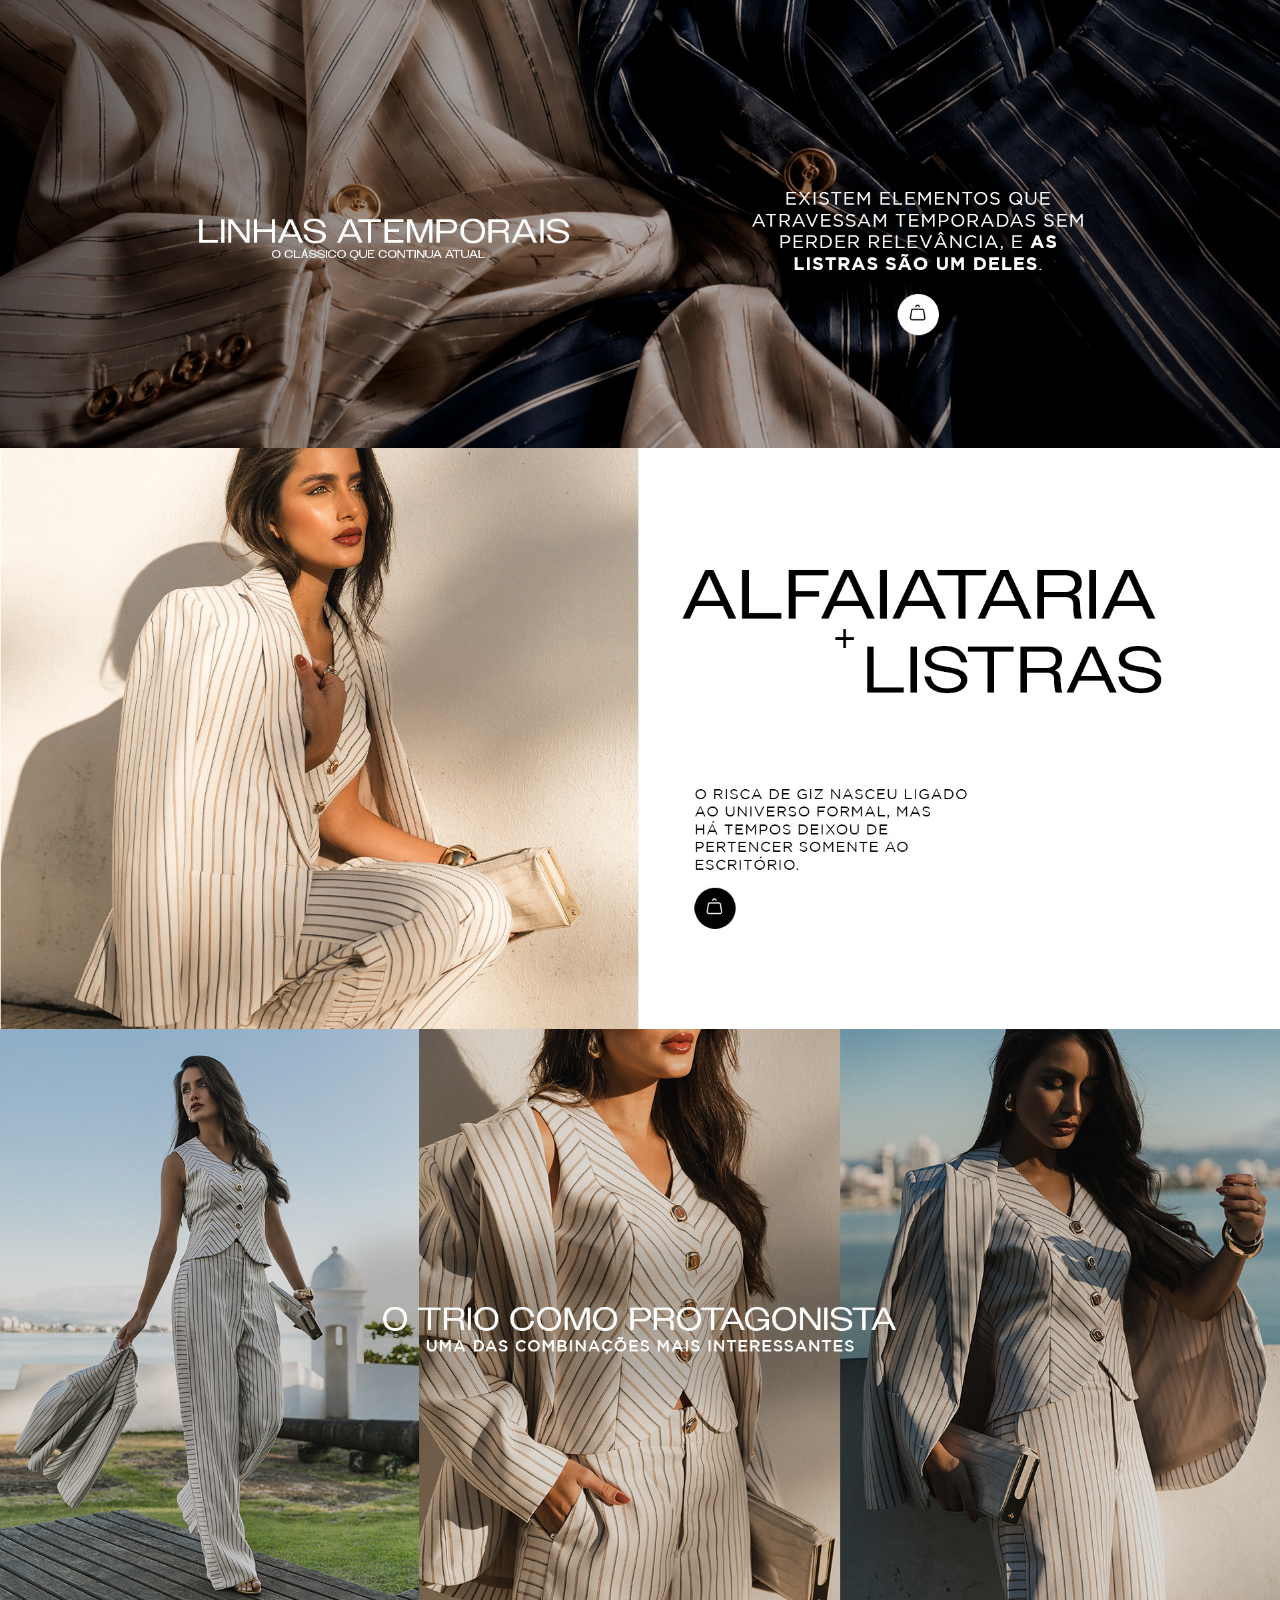
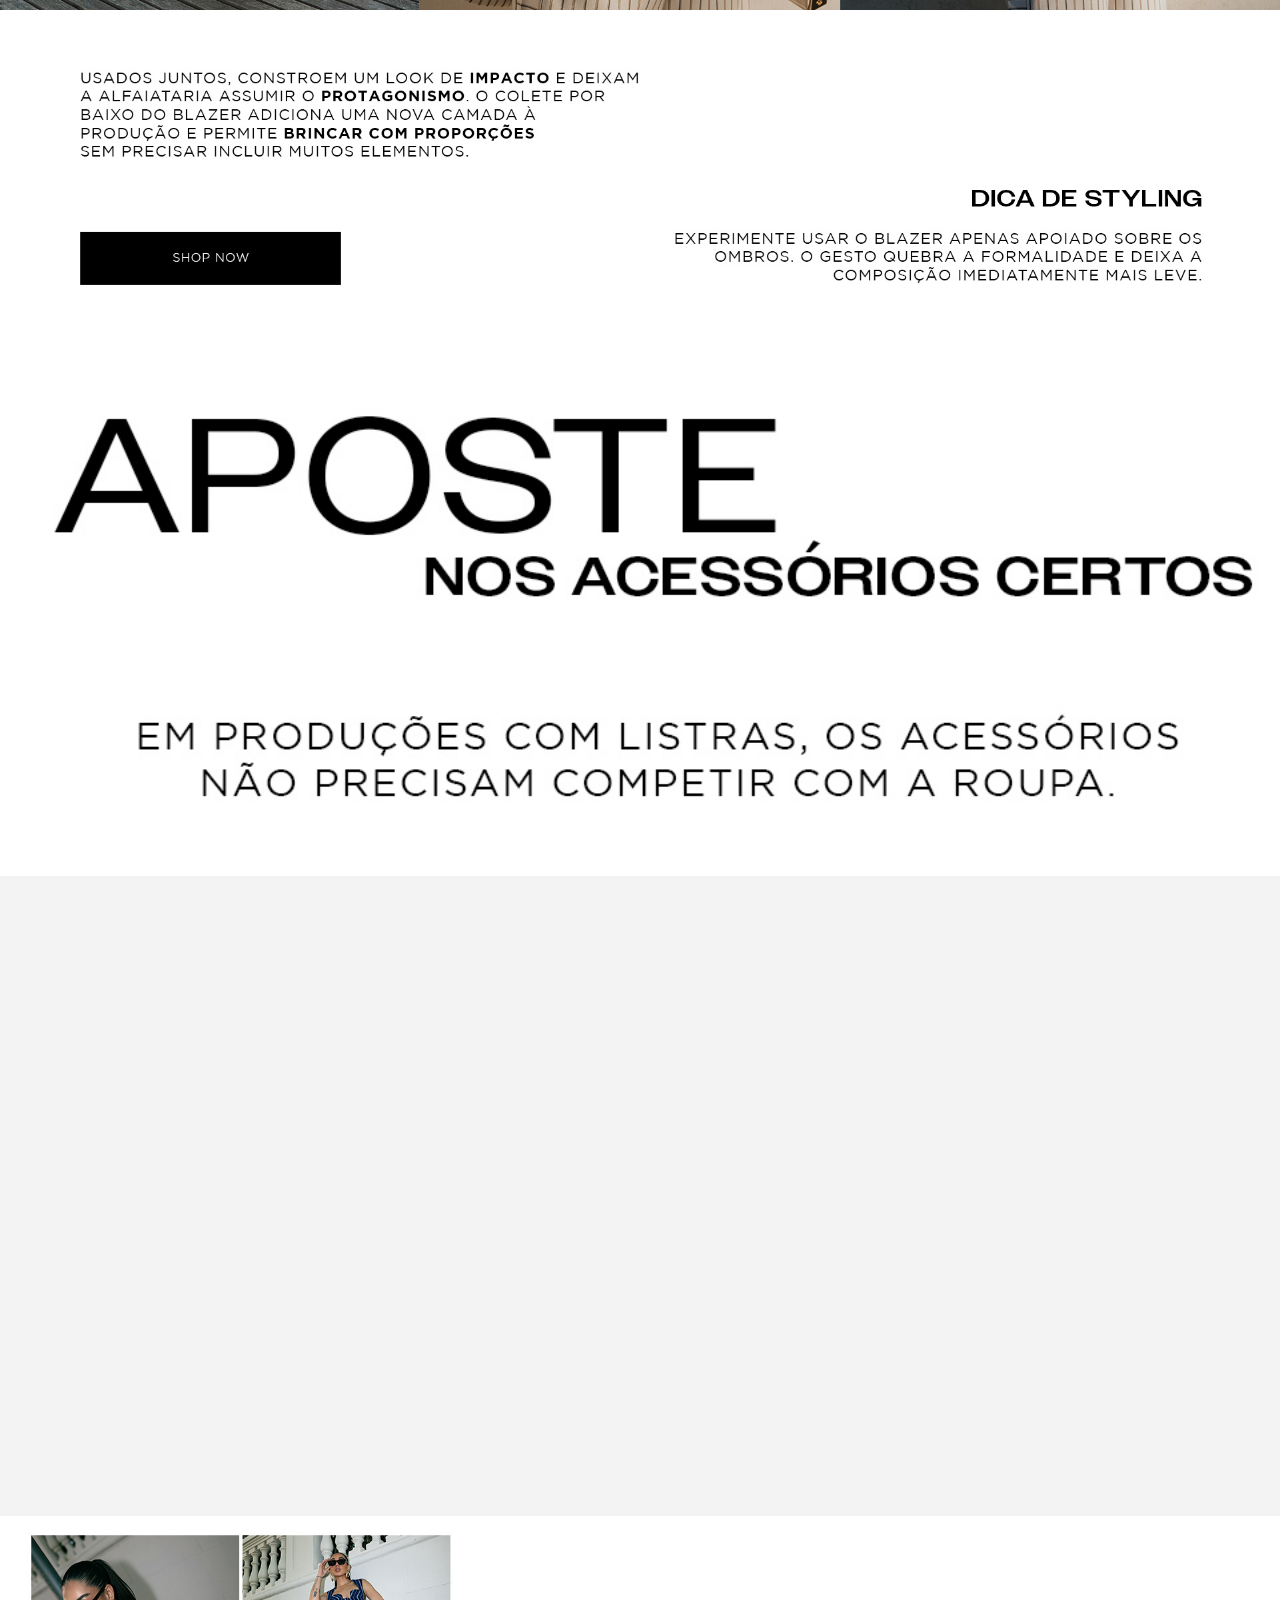
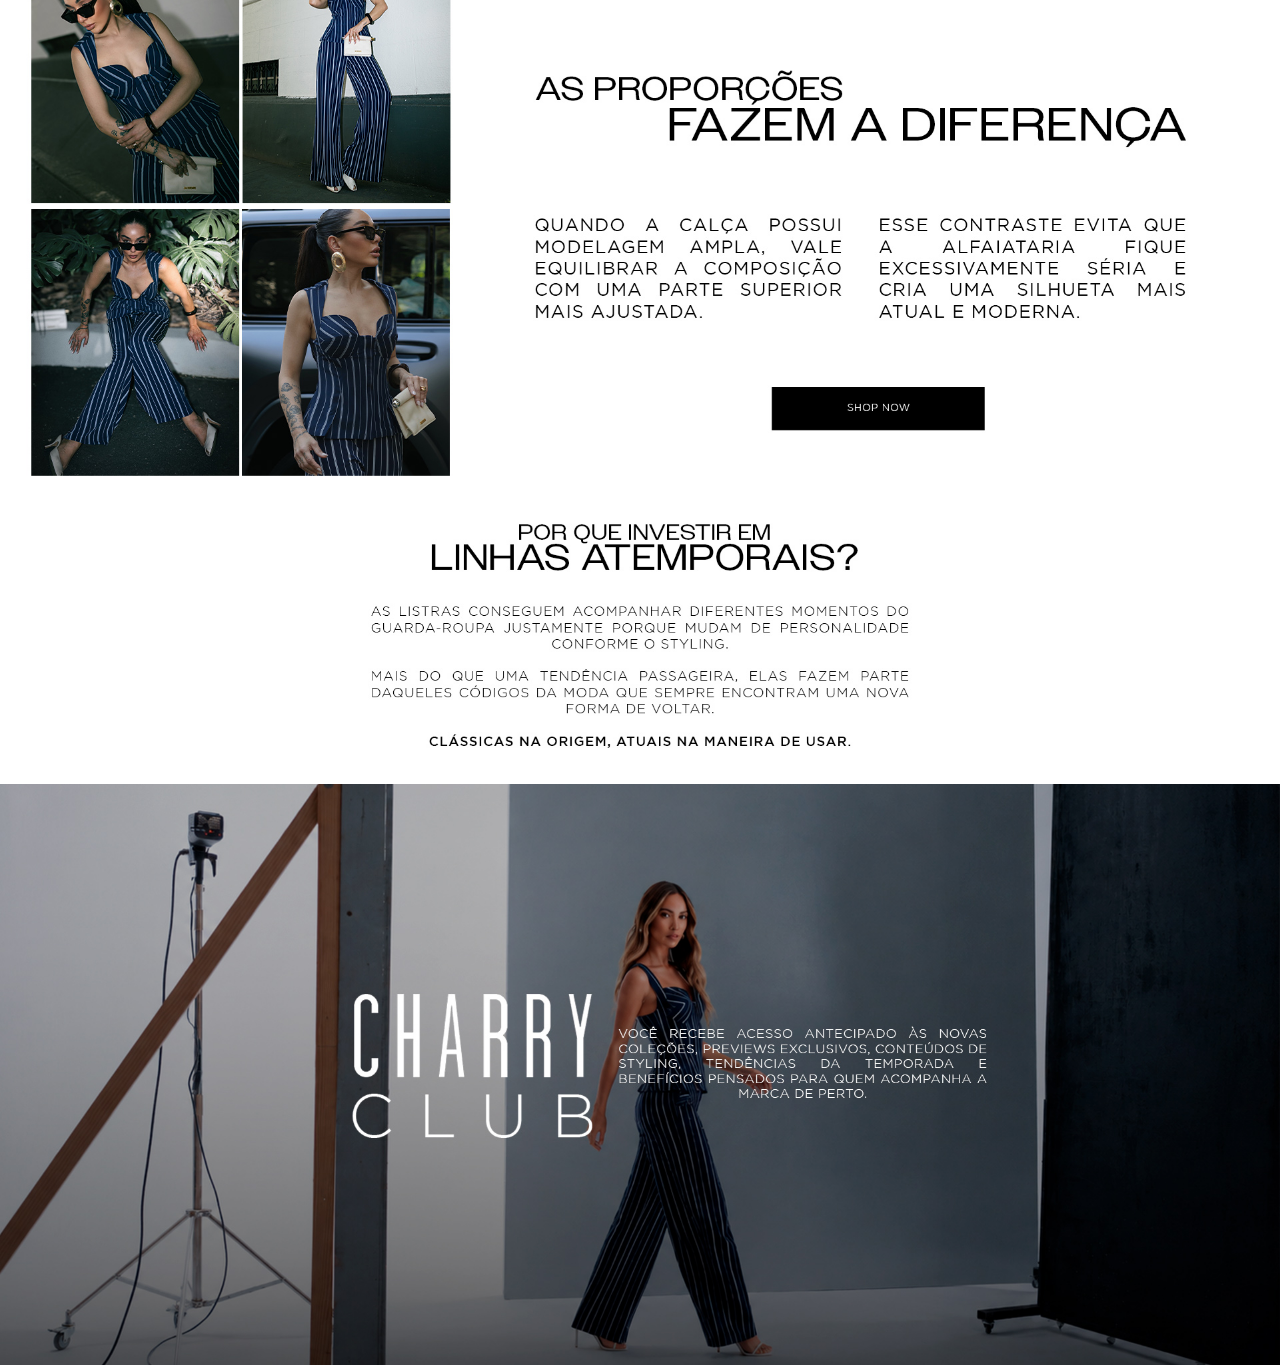
==== pagina-2.html @ 5946a64a "Refactor pagina-2.html for improved media handling Updated image and video sources for better organi" ====
<!DOCTYPE html>
<html lang="pt-BR">

<head>
    <meta charset="UTF-8">

    <meta
        name="viewport"
        content="width=device-width, initial-scale=1.0"
    >

    <title>Inside the Look | Charry</title>


    <!-- ==========================
    PRÉ-CARREGAMENTO DA PRIMEIRA IMAGEM
    =========================== -->

    <link
        rel="preload"
        as="image"
        href="./images/pagina-2/desk-1.jpg"
        media="(min-width: 901px)"
    >

    <link
        rel="preload"
        as="image"
        href="./images/pagina-2/mob-1.jpg"
        media="(max-width: 900px)"
    >


    <!-- ==========================
    PRÉ-CARREGAMENTO DO VÍDEO
    =========================== -->

    <link
        rel="preload"
        as="video"
        href="./images/pagina-2/video.mp4"
        type="video/mp4"
    >


    <link
        rel="stylesheet"
        href="./pagina-2.css"
    >

    <script
        src="./pagina-2.js"
        defer
    ></script>
</head>


<body>


    <!-- ==========================
    BANNER 1
    DESKTOP: desk-1.jpg
    MOBILE: mob-1.jpg
    =========================== -->

    <section class="full-banner first-banner">

        <picture>

            <source
                media="(max-width: 900px)"
                srcset="./images/pagina-2/mob-1.jpg"
            >

            <img
                src="./images/pagina-2/desk-1.jpg"
                alt="Inside the Look Charry"
                fetchpriority="high"
                decoding="async"
            >

        </picture>

    </section>


    <!-- ==========================
    BANNER 2
    DESKTOP: desk-2.jpg
    MOBILE: mob-2.jpg
    =========================== -->

    <section class="full-banner">

        <picture>

            <source
                media="(max-width: 900px)"
                srcset="./images/pagina-2/mob-2.jpg"
            >

            <img
                src="./images/pagina-2/desk-2.jpg"
                alt="Inside the Look Charry"
                decoding="async"
            >

        </picture>

    </section>


    <!-- ==========================
    BANNER 3
    DESKTOP: desk-3.jpg
    MOBILE: mob-3.jpg
    =========================== -->

    <section class="full-banner">

        <picture>

            <source
                media="(max-width: 900px)"
                srcset="./images/pagina-2/mob-3.jpg"
            >

            <img
                src="./images/pagina-2/desk-3.jpg"
                alt="Inside the Look Charry"
                decoding="async"
            >

        </picture>

    </section>


    <!-- ==========================
    BANNER 4
    DESKTOP: desk-4.jpg
    MOBILE: mob-4.jpg
    =========================== -->

    <section class="full-banner">

        <picture>

            <source
                media="(max-width: 900px)"
                srcset="./images/pagina-2/mob-4.jpg"
            >

            <img
                src="./images/pagina-2/desk-4.jpg"
                alt="Inside the Look Charry"
                decoding="async"
            >

        </picture>

    </section>


    <!-- ==========================
    BANNER 5 + VÍDEO

    DESKTOP:
    desk-5.jpg e vídeo lado a lado

    MOBILE:
    mob-5.jpg
    vídeo embaixo
    =========================== -->

    <section class="media-row">


        <!-- IMAGEM 5 -->

        <div class="media-image">

            <picture>

                <source
                    media="(max-width: 900px)"
                    srcset="./images/pagina-2/mob-5.jpg"
                >

                <img
                    src="./images/pagina-2/desk-5.jpg"
                    alt="Inside the Look Charry"
                    decoding="async"
                >

            </picture>

        </div>


        <!-- VÍDEO -->

        <div class="media-video">

            <video
                class="product-video"
                autoplay
                muted
                loop
                playsinline
                webkit-playsinline
                preload="auto"
                disablepictureinpicture
                disableremoteplayback
                aria-label="Vídeo Inside the Look Charry"
            >

                <source
                    src="./images/pagina-2/video.mp4"
                    type="video/mp4"
                >

                Seu navegador não suporta a reprodução deste vídeo.

            </video>

        </div>


    </section>


    <!-- ==========================
    BANNER 6
    DESKTOP: desk-6.jpg
    MOBILE: mob-6.jpg
    =========================== -->

    <section class="full-banner">

        <picture>

            <source
                media="(max-width: 900px)"
                srcset="./images/pagina-2/mob-6.jpg"
            >

            <img
                src="./images/pagina-2/desk-6.jpg"
                alt="Inside the Look Charry"
                decoding="async"
            >

        </picture>

    </section>


    <!-- ==========================
    BANNER 7
    DESKTOP: desk-7.jpg
    MOBILE: mob-7.jpg
    =========================== -->

    <section class="full-banner">

        <picture>

            <source
                media="(max-width: 900px)"
                srcset="./images/pagina-2/mob-7.jpg"
            >

            <img
                src="./images/pagina-2/desk-7.jpg"
                alt="Inside the Look Charry"
                decoding="async"
            >

        </picture>

    </section>


    <!-- ==========================
    BANNER 8
    DESKTOP: desk-8.jpg
    MOBILE: mob-8.jpg
    =========================== -->

    <section class="full-banner last-banner">

        <picture>

            <source
                media="(max-width: 900px)"
                srcset="./images/pagina-2/mob-8.jpg"
            >

            <img
                src="./images/pagina-2/desk-8.jpg"
                alt="Inside the Look Charry"
                decoding="async"
            >

        </picture>

    </section>


</body>

</html>
---- pagina-2.css ----
/* ==========================
RESET
========================== */

* {
    margin: 0;
    padding: 0;
    box-sizing: border-box;
}

html {
    width: 100%;
    scroll-behavior: smooth;
}

body {
    width: 100%;
    min-height: 100vh;
    overflow-x: hidden;

    background-color: #ffffff;
    color: #1e1e1e;

    -webkit-font-smoothing: antialiased;
    text-rendering: optimizeLegibility;
}


/* ==========================
FONTES
========================== */

@font-face {
    font-family: "GothamLight";
    src: url("./fonts/GothamLight.otf") format("opentype");

    font-weight: 300;
    font-style: normal;
    font-display: swap;
}

@font-face {
    font-family: "GothamMedium";
    src: url("./fonts/GothamMedium.otf") format("opentype");

    font-weight: 500;
    font-style: normal;
    font-display: swap;
}


/* ==========================
CONFIGURAÇÕES GERAIS
========================== */

img,
video {
    display: block;
    max-width: 100%;
}

a {
    color: inherit;
    text-decoration: none;
}

picture {
    display: block;
    width: 100%;
}

picture img {
    display: block;
    width: 100%;
    height: auto;
}


/* ==========================
GIF INICIAL
========================== */

.hero,
.gif-hero {
    width: 100%;
}

.hero-link {
    display: block;
    width: 100%;
    cursor: pointer;
}

.gif-hero picture,
.gif-hero img {
    display: block;
    width: 100%;
}

.gif-hero img {
    height: auto;
}


/* ==========================
BANNERS
========================== */

.banner {
    width: 100%;
}

.banner img {
    width: 100%;
    height: auto;
}

.banner a {
    display: block;
    width: 100%;
    cursor: pointer;
}

.banner-normal {
    margin-top: 38px;
}

.banner-small {
    margin-top: 12px;
}


/* ==========================
EFEITOS DOS LINKS
========================== */

.hero-link img,
.banner a img,
.banner5-product-link img,
.video-product-link video,
.feed-link img {
    transition:
        opacity 0.25s ease,
        transform 0.25s ease;
}

.hero-link:hover img,
.banner a:hover img,
.banner5-product-link:hover img,
.video-product-link:hover video {
    opacity: 0.94;
}


/* ==========================
VÍDEO AUTOMÁTICO
========================== */

.video-section {
    display: flex;
    justify-content: center;

    width: 100%;

    margin-top: 38px;
}

.video-product-link {
    display: block;
    max-width: 100%;

    cursor: pointer;
}

.video-box {
    width: min(360px, calc(100vw - 48px));
    aspect-ratio: 4 / 5;

    overflow: hidden;

    background-color: #f3f3f3;
}

.product-video {
    width: 100%;
    height: 100%;

    display: block;

    object-fit: cover;

    pointer-events: none;

    background-color: #f3f3f3;
}


/* Esconde qualquer controle ou botão nativo do vídeo */

.product-video::-webkit-media-controls {
    display: none !important;
}

.product-video::-webkit-media-controls-panel {
    display: none !important;
}

.product-video::-webkit-media-controls-play-button {
    display: none !important;
}

.product-video::-webkit-media-controls-start-playback-button {
    display: none !important;

    -webkit-appearance: none;
}


/* ==========================
CARROSSEL
========================== */

.instagram-carousel {
    width: 100%;
    margin-top: 38px;

    text-align: center;

    content-visibility: auto;
    contain-intrinsic-size: 520px;
}

.carousel-area {
    position: relative;

    width: 100%;

    touch-action: pan-y;
    outline: none;
}

.carousel-product-link {
    display: block;

    width: min(360px, calc(100vw - 64px));
    margin: 0 auto;

    cursor: pointer;
}

.carousel-box {
    width: 100%;
    aspect-ratio: 4 / 5;

    overflow: hidden;

    background-color: #f3f3f3;
}

.carousel-track {
    display: flex;

    width: 100%;
    height: 100%;

    transition: transform 0.45s ease;
    will-change: transform;
}

.carousel-track img {
    width: 100%;
    height: 100%;

    flex: 0 0 100%;

    object-fit: cover;

    background-color: #f3f3f3;
}


/* ==========================
SETAS DO CARROSSEL
========================== */

.arrow {
    position: absolute;
    top: 50%;
    z-index: 10;

    transform: translateY(-50%);

    width: 48px;
    height: 64px;

    padding: 0;
    border: 0;

    background-color: transparent;
    color: #1e1e1e;

    font-family: Arial, sans-serif;
    font-size: 44px;
    line-height: 1;

    cursor: pointer;

    transition: opacity 0.2s ease;
}

.arrow:hover {
    opacity: 0.55;
}

.arrow:focus-visible {
    outline: 2px solid #1e1e1e;
    outline-offset: 2px;
}

.prev {
    left: calc(50% - 230px);
}

.next {
    right: calc(50% - 230px);
}


/* ==========================
BOLINHAS
========================== */

.dots {
    display: flex;
    justify-content: center;
    align-items: center;

    gap: 10px;
    margin-top: 18px;
}

.dots span {
    width: 7px;
    height: 7px;

    border-radius: 50%;

    background-color: #d0d0d0;

    transition:
        background-color 0.25s ease,
        transform 0.25s ease;
}

.dots span.active {
    background-color: #1e1e1e;
    transform: scale(1.15);
}


/* ==========================
BANNER 5
========================== */

.banner5-section {
    display: flex;
    justify-content: center;

    width: 100%;

    margin-top: 90px;
}

.banner5-product-link {
    display: block;
    max-width: 100%;

    cursor: pointer;
}

.banner5-box {
    width: min(360px, calc(100vw - 48px));

    background-color: #f3f3f3;
}

.banner5-box,
.banner5-box picture,
.banner5-box img {
    display: block;
}

.banner5-box picture,
.banner5-box img {
    width: 100%;
    height: auto;
}


/* ==========================
BANNER 6 DESKTOP / MOB-5 MOBILE
========================== */

.banner-6-responsive {
    display: block;
    width: 100%;

    content-visibility: auto;
    contain-intrinsic-size: 500px;
}

.banner-6-responsive picture,
.banner-6-responsive img {
    display: block;
    width: 100%;
}

.banner-6-responsive img {
    height: auto;

    background-color: #f3f3f3;
}


/* ==========================
FEED COM 12 FOTOS
========================== */

.instagram-feed {
    display: grid;
    grid-template-columns: repeat(4, minmax(0, 180px));
    justify-content: center;

    width: min(100% - 24px, 900px);

    gap: 14px;
    margin: 38px auto;

    content-visibility: auto;
    contain-intrinsic-size: 800px;
}

.feed-link {
    display: block;
    width: 100%;

    overflow: hidden;

    cursor: pointer;
}

.instagram-feed img {
    display: block;

    width: 100%;
    aspect-ratio: 4 / 5;

    object-fit: cover;

    background-color: #f3f3f3;
}

.feed-link:hover img {
    transform: scale(1.025);
    opacity: 0.95;
}


/* ==========================
BANNER FINAL
========================== */

.final-banner {
    width: 100%;

    min-height: 1px;

    content-visibility: auto;
    contain-intrinsic-size: 400px;
}

.final-banner-link,
.final-banner picture,
.final-banner img {
    display: block;
    width: 100%;
}

.final-banner img {
    height: auto;

    background-color: #f3f3f3;
}


/* ==========================
TABLETS E CELULARES
========================== */

@media (max-width: 900px) {

    .banner-normal {
        margin-top: 20px;
    }

    .banner-small {
        margin-top: 8px;
    }


    /* VÍDEO */

    .video-section {
        margin-top: 30px;
    }

    .video-box {
        width: min(300px, calc(100vw - 40px));
    }

    .product-video {
        transform: translateZ(0);
        backface-visibility: hidden;
    }


    /* CARROSSEL */

    .instagram-carousel {
        margin-top: 30px;
    }

    .carousel-product-link {
        width: min(300px, calc(100vw - 70px));
    }

    .prev {
        left: max(4px, calc(50% - 200px));
    }

    .next {
        right: max(4px, calc(50% - 200px));
    }


    /* FEED */

    .instagram-feed {
        grid-template-columns: repeat(2, minmax(0, 1fr));

        width: min(100% - 24px, 330px);

        gap: 12px;

        margin-top: 30px;
        margin-bottom: 30px;
    }


    /* MOB-6 NO FINAL */

    .final-banner {
        margin-top: 0;
    }
}


/* ==========================
CELULARES PEQUENOS
========================== */

@media (max-width: 380px) {

    .video-box,
    .banner5-box {
        width: min(280px, calc(100vw - 32px));
    }

    .carousel-product-link {
        width: min(280px, calc(100vw - 64px));
    }

    .arrow {
        width: 35px;
        height: 55px;

        font-size: 40px;
    }

    .prev {
        left: 2px;
    }

    .next {
        right: 2px;
    }

    .instagram-feed {
        width: calc(100% - 20px);

        gap: 8px;
    }
}


/* ==========================
REDUÇÃO DE ANIMAÇÕES
========================== */

@media (prefers-reduced-motion: reduce) {

    html {
        scroll-behavior: auto;
    }

    .carousel-track,
    .banner img,
    .banner5-box img,
    .instagram-feed img {
        transition: none;
    }
}
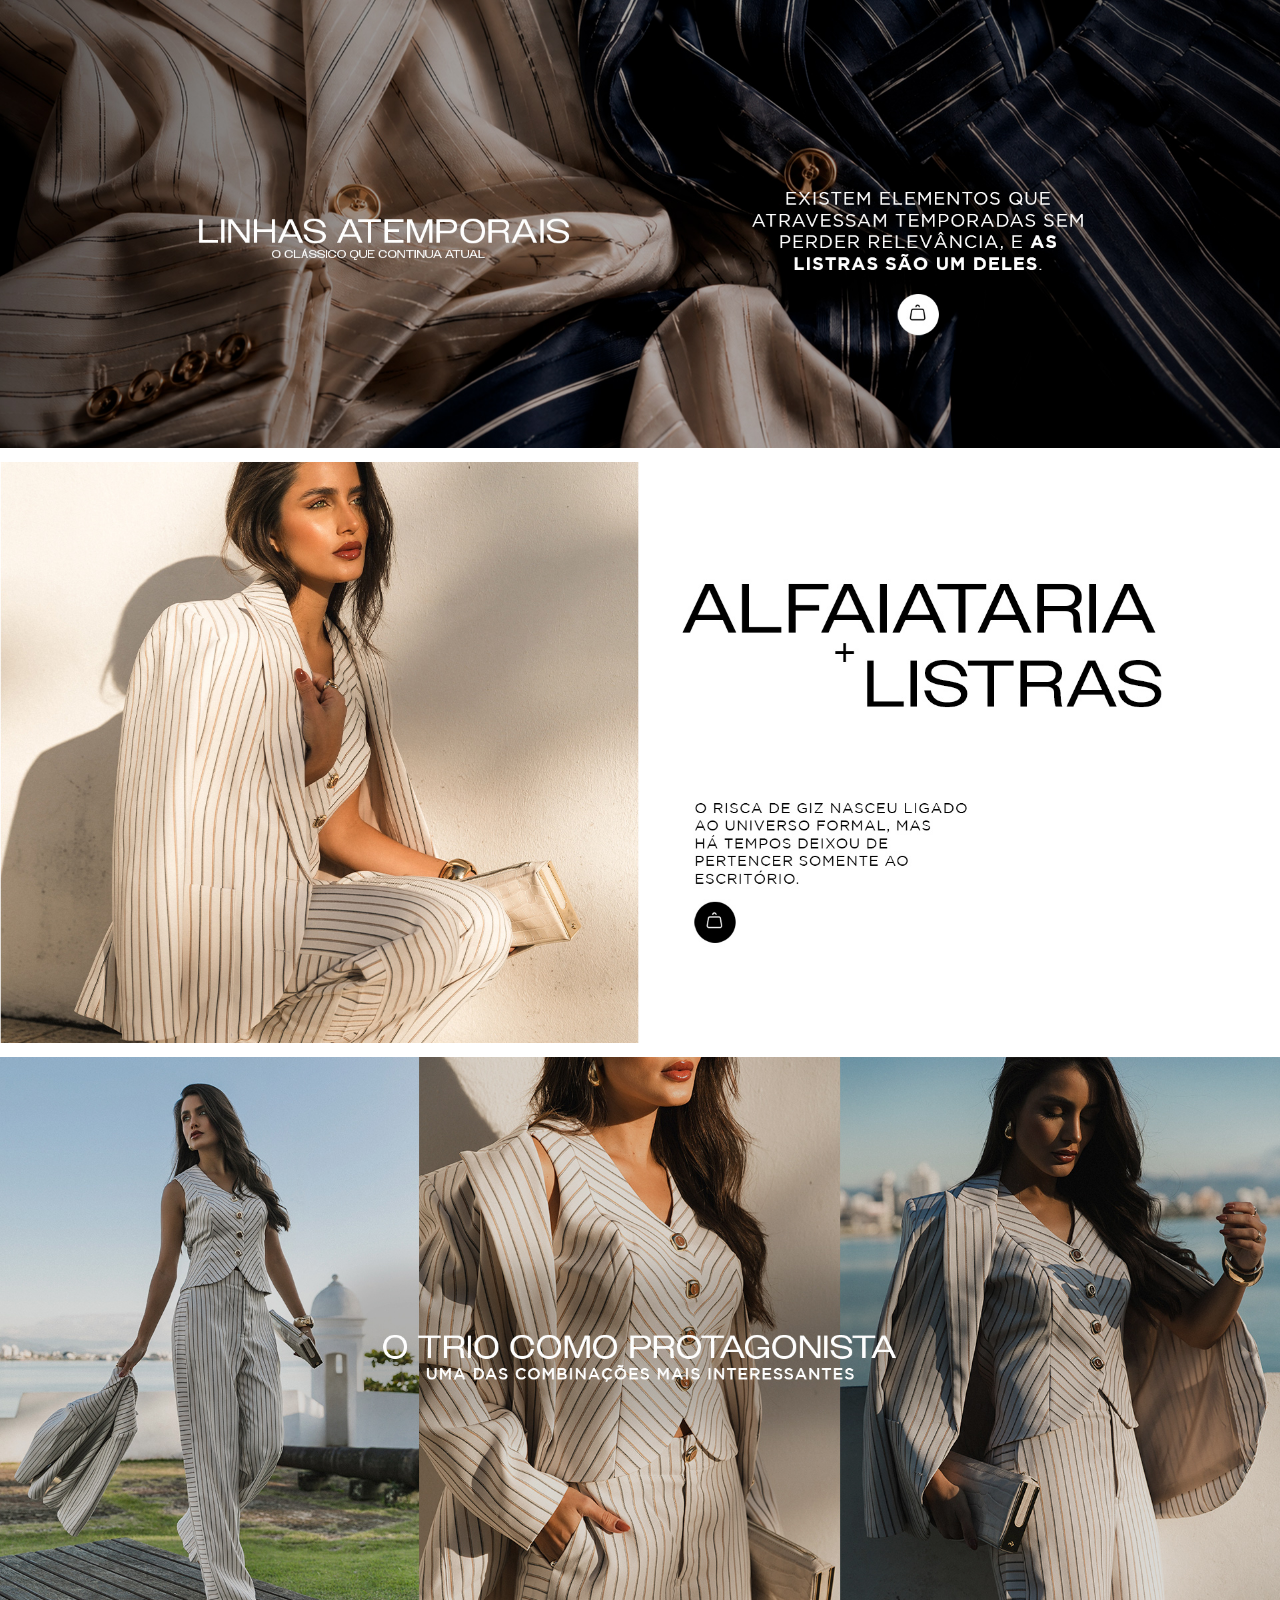
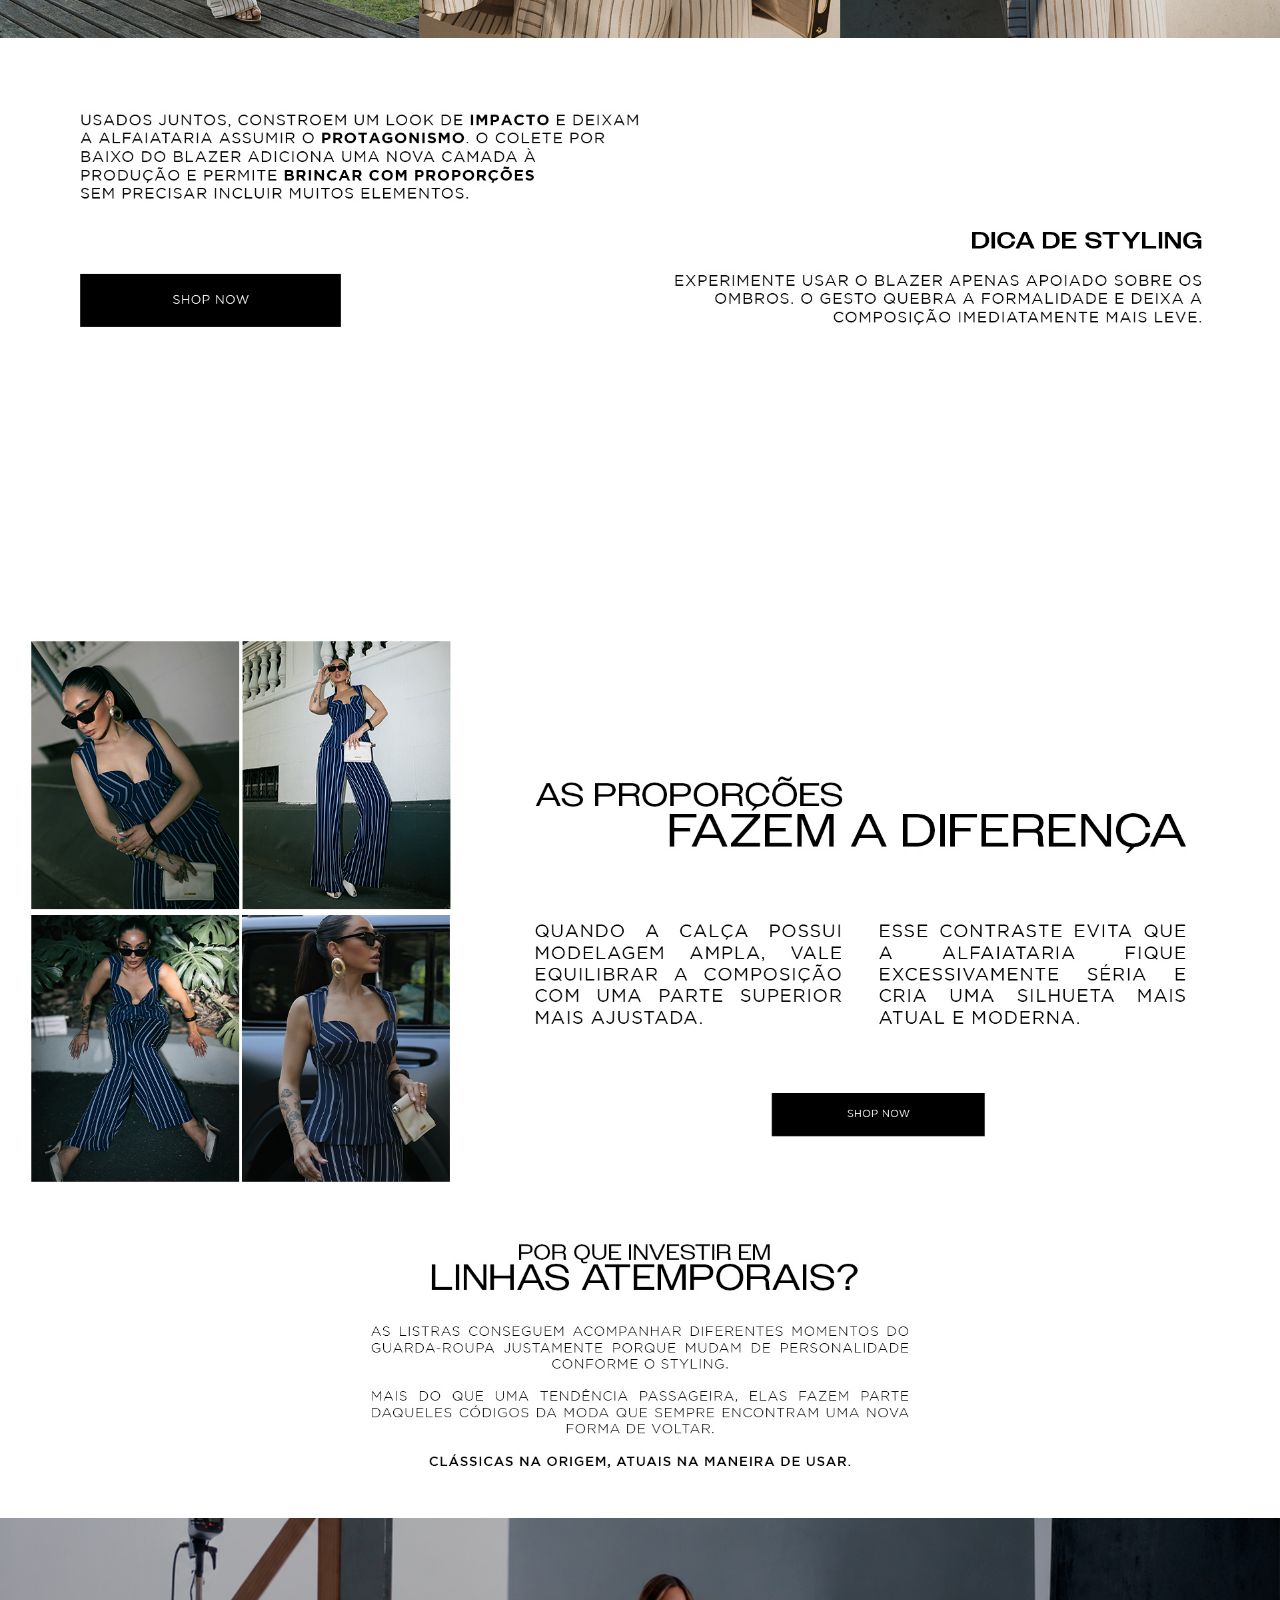
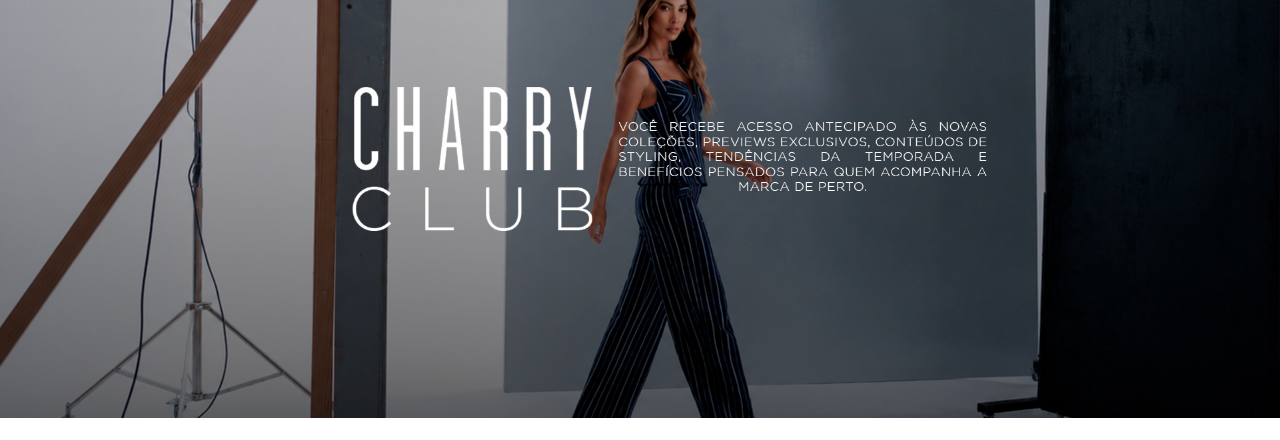
==== commit 267c1338: "Refactor banners and links in pagina-2.html" ====
--- a/pagina-2.html
+++ b/pagina-2.html
@@ -59,144 +59,154 @@
 
 
     <!-- ==========================
-    BANNER 1
-    DESKTOP: desk-1.jpg
-    MOBILE: mob-1.jpg
+    ÁREA 1
+    LINHAS ATEMPORAIS
     =========================== -->
 
     <section class="full-banner first-banner">
 
-        <picture>
-
-            <source
-                media="(max-width: 900px)"
-                srcset="./images/pagina-2/mob-1.jpg"
-            >
-
-            <img
-                src="./images/pagina-2/desk-1.jpg"
-                alt="Inside the Look Charry"
-                fetchpriority="high"
-                decoding="async"
-            >
-
-        </picture>
-
-    </section>
-
-
-    <!-- ==========================
-    BANNER 2
-    DESKTOP: desk-2.jpg
-    MOBILE: mob-2.jpg
-    =========================== -->
-
-    <section class="full-banner">
-
-        <picture>
-
-            <source
-                media="(max-width: 900px)"
-                srcset="./images/pagina-2/mob-2.jpg"
-            >
-
-            <img
-                src="./images/pagina-2/desk-2.jpg"
-                alt="Inside the Look Charry"
-                decoding="async"
-            >
-
-        </picture>
-
-    </section>
-
-
-    <!-- ==========================
-    BANNER 3
-    DESKTOP: desk-3.jpg
-    MOBILE: mob-3.jpg
-    =========================== -->
-
-    <section class="full-banner">
-
-        <picture>
-
-            <source
-                media="(max-width: 900px)"
-                srcset="./images/pagina-2/mob-3.jpg"
-            >
-
-            <img
-                src="./images/pagina-2/desk-3.jpg"
-                alt="Inside the Look Charry"
-                decoding="async"
-            >
-
-        </picture>
-
-    </section>
-
-
-    <!-- ==========================
-    BANNER 4
-    DESKTOP: desk-4.jpg
-    MOBILE: mob-4.jpg
-    =========================== -->
-
-    <section class="full-banner">
-
-        <picture>
-
-            <source
-                media="(max-width: 900px)"
-                srcset="./images/pagina-2/mob-4.jpg"
-            >
-
-            <img
-                src="./images/pagina-2/desk-4.jpg"
-                alt="Inside the Look Charry"
-                decoding="async"
-            >
-
-        </picture>
-
-    </section>
-
-
-    <!-- ==========================
-    BANNER 5 + VÍDEO
+        <a
+            href="https://www.charry.com.br/collections/linhas-atemporais"
+            class="banner-link"
+            aria-label="Conhecer Linhas Atemporais Charry"
+        >
+
+            <picture>
+
+                <source
+                    media="(max-width: 900px)"
+                    srcset="./images/pagina-2/mob-1.jpg"
+                >
+
+                <img
+                    src="./images/pagina-2/desk-1.jpg"
+                    alt="Linhas Atemporais Charry"
+                    fetchpriority="high"
+                    decoding="async"
+                >
+
+            </picture>
+
+        </a>
+
+    </section>
+
+
+    <!-- ==========================
+    ÁREA 2
+    BLAZER RETO LISTRADO
+    =========================== -->
+
+    <section class="full-banner">
+
+        <a
+            href="https://www.charry.com.br/products/blazer-reto-listrado-com-bolsos?variant=45941083996230"
+            class="banner-link"
+            aria-label="Conhecer o Blazer Reto Listrado com Bolsos"
+        >
+
+            <picture>
+
+                <source
+                    media="(max-width: 900px)"
+                    srcset="./images/pagina-2/mob-2.jpg"
+                >
+
+                <img
+                    src="./images/pagina-2/desk-2.jpg"
+                    alt="Blazer Reto Listrado com Bolsos"
+                    decoding="async"
+                >
+
+            </picture>
+
+        </a>
+
+    </section>
+
+
+    <!-- ==========================
+    ÁREA 3
+    BLAZER RETO LISTRADO
+    =========================== -->
+
+    <section class="full-banner">
+
+        <a
+            href="https://www.charry.com.br/products/blazer-reto-listrado-com-bolsos?variant=45941083996230"
+            class="banner-link"
+            aria-label="Conhecer o Blazer Reto Listrado com Bolsos"
+        >
+
+            <picture>
+
+                <source
+                    media="(max-width: 900px)"
+                    srcset="./images/pagina-2/mob-3.jpg"
+                >
+
+                <img
+                    src="./images/pagina-2/desk-3.jpg"
+                    alt="Blazer Reto Listrado com Bolsos"
+                    decoding="async"
+                >
+
+            </picture>
+
+        </a>
+
+    </section>
+
+
+    <!-- ==========================
+    ÁREA 4
+    CALÇA WIDE LISTRADA
+    =========================== -->
+
+    <section class="full-banner">
+
+        <a
+            href="https://www.charry.com.br/products/calca-wide-listrada-com-bolsos?variant=45941199765574"
+            class="banner-link"
+            aria-label="Conhecer a Calça Wide Listrada com Bolsos"
+        >
+
+            <picture>
+
+                <source
+                    media="(max-width: 900px)"
+                    srcset="./images/pagina-2/mob-4.jpg"
+                >
+
+                <img
+                    src="./images/pagina-2/desk-4.jpg"
+                    alt="Calça Wide Listrada com Bolsos"
+                    decoding="async"
+                >
+
+            </picture>
+
+        </a>
+
+    </section>
+
+
+    <!-- ==========================
+    ÁREA 5
+    ACESSÓRIOS PRIMAVERA 27
 
     DESKTOP:
-    desk-5.jpg e vídeo lado a lado
+    desk-5 + vídeo
 
     MOBILE:
-    mob-5.jpg
-    vídeo embaixo
-    =========================== -->
-
-    <section class="media-row">
-
-
-        <!-- IMAGEM 5 -->
-
-        <div class="media-image">
-
-            <picture>
-
-                <source
-                    media="(max-width: 900px)"
-                    srcset="./images/pagina-2/mob-5.jpg"
-                >
-
-                <img
-                    src="./images/pagina-2/desk-5.jpg"
-                    alt="Inside the Look Charry"
-                    decoding="async"
-                >
-
-            </picture>
-
-        </div>
+    vídeo + mob-5
+    =========================== -->
+
+    <a
+        href="https://www.charry.com.br/collections/acessorios-primavera-27"
+        class="media-row"
+        aria-label="Conhecer os Acessórios Primavera 27"
+    >
 
 
         <!-- VÍDEO -->
@@ -213,7 +223,7 @@
                 preload="auto"
                 disablepictureinpicture
                 disableremoteplayback
-                aria-label="Vídeo Inside the Look Charry"
+                aria-label="Acessórios Primavera 27"
             >
 
                 <source
@@ -228,83 +238,128 @@
         </div>
 
 
-    </section>
-
-
-    <!-- ==========================
-    BANNER 6
-    DESKTOP: desk-6.jpg
-    MOBILE: mob-6.jpg
-    =========================== -->
-
-    <section class="full-banner">
-
-        <picture>
-
-            <source
-                media="(max-width: 900px)"
-                srcset="./images/pagina-2/mob-6.jpg"
-            >
-
-            <img
-                src="./images/pagina-2/desk-6.jpg"
-                alt="Inside the Look Charry"
-                decoding="async"
-            >
-
-        </picture>
-
-    </section>
-
-
-    <!-- ==========================
-    BANNER 7
-    DESKTOP: desk-7.jpg
-    MOBILE: mob-7.jpg
-    =========================== -->
-
-    <section class="full-banner">
-
-        <picture>
-
-            <source
-                media="(max-width: 900px)"
-                srcset="./images/pagina-2/mob-7.jpg"
-            >
-
-            <img
-                src="./images/pagina-2/desk-7.jpg"
-                alt="Inside the Look Charry"
-                decoding="async"
-            >
-
-        </picture>
-
-    </section>
-
-
-    <!-- ==========================
-    BANNER 8
-    DESKTOP: desk-8.jpg
-    MOBILE: mob-8.jpg
+        <!-- IMAGEM 5 -->
+
+        <div class="media-image">
+
+            <picture>
+
+                <source
+                    media="(max-width: 900px)"
+                    srcset="./images/pagina-2/mob-5.jpg"
+                >
+
+                <img
+                    src="./images/pagina-2/desk-5.jpg"
+                    alt="Acessórios Primavera 27"
+                    decoding="async"
+                >
+
+            </picture>
+
+        </div>
+
+
+    </a>
+
+
+    <!-- ==========================
+    ÁREA 6
+    BLUSA ESTRUTURADA LISTRADA
+    =========================== -->
+
+    <section class="full-banner">
+
+        <a
+            href="https://www.charry.com.br/products/blusa-estruturada-listrada?variant=45941228535878"
+            class="banner-link"
+            aria-label="Conhecer a Blusa Estruturada Listrada"
+        >
+
+            <picture>
+
+                <source
+                    media="(max-width: 900px)"
+                    srcset="./images/pagina-2/mob-6.jpg"
+                >
+
+                <img
+                    src="./images/pagina-2/desk-6.jpg"
+                    alt="Blusa Estruturada Listrada"
+                    decoding="async"
+                >
+
+            </picture>
+
+        </a>
+
+    </section>
+
+
+    <!-- ==========================
+    ÁREA 7
+    LINHAS ATEMPORAIS
+    =========================== -->
+
+    <section class="full-banner">
+
+        <a
+            href="https://www.charry.com.br/collections/linhas-atemporais"
+            class="banner-link"
+            aria-label="Conhecer Linhas Atemporais Charry"
+        >
+
+            <picture>
+
+                <source
+                    media="(max-width: 900px)"
+                    srcset="./images/pagina-2/mob-7.jpg"
+                >
+
+                <img
+                    src="./images/pagina-2/desk-7.jpg"
+                    alt="Linhas Atemporais Charry"
+                    decoding="async"
+                >
+
+            </picture>
+
+        </a>
+
+    </section>
+
+
+    <!-- ==========================
+    ÁREA 8
+    WHATSAPP
     =========================== -->
 
     <section class="full-banner last-banner">
 
-        <picture>
-
-            <source
-                media="(max-width: 900px)"
-                srcset="./images/pagina-2/mob-8.jpg"
-            >
-
-            <img
-                src="./images/pagina-2/desk-8.jpg"
-                alt="Inside the Look Charry"
-                decoding="async"
-            >
-
-        </picture>
+        <a
+            href="https://chat.whatsapp.com/LM0r58rotgbGuj0oB4m6Rk"
+            target="_blank"
+            rel="noopener noreferrer"
+            class="banner-link"
+            aria-label="Entrar no grupo Charry no WhatsApp"
+        >
+
+            <picture>
+
+                <source
+                    media="(max-width: 900px)"
+                    srcset="./images/pagina-2/mob-8.jpg"
+                >
+
+                <img
+                    src="./images/pagina-2/desk-8.jpg"
+                    alt="Entre no grupo Charry no WhatsApp"
+                    decoding="async"
+                >
+
+            </picture>
+
+        </a>
 
     </section>
 
--- a/pagina-2.css
+++ b/pagina-2.css
@@ -1,3 +1,4 @@
+
 /* ==========================
 RESET
 ========================== */
@@ -16,6 +17,10 @@
 body {
     width: 100%;
     min-height: 100vh;
+
+    margin: 0;
+    padding: 0;
+
     overflow-x: hidden;
 
     background-color: #ffffff;
@@ -32,7 +37,9 @@
 
 @font-face {
     font-family: "GothamLight";
-    src: url("./fonts/GothamLight.otf") format("opentype");
+
+    src: url("./fonts/GothamLight.otf")
+        format("opentype");
 
     font-weight: 300;
     font-style: normal;
@@ -41,7 +48,9 @@
 
 @font-face {
     font-family: "GothamMedium";
-    src: url("./fonts/GothamMedium.otf") format("opentype");
+
+    src: url("./fonts/GothamMedium.otf")
+        format("opentype");
 
     font-weight: 500;
     font-style: normal;
@@ -54,552 +63,416 @@
 ========================== */
 
 img,
-video {
-    display: block;
-    max-width: 100%;
-}
-
-a {
-    color: inherit;
-    text-decoration: none;
-}
-
+video,
 picture {
     display: block;
-    width: 100%;
-}
-
-picture img {
-    display: block;
+}
+
+picture {
+    width: 100%;
+}
+
+img {
     width: 100%;
     height: auto;
 }
 
 
 /* ==========================
-GIF INICIAL
-========================== */
-
-.hero,
-.gif-hero {
-    width: 100%;
-}
-
-.hero-link {
-    display: block;
-    width: 100%;
-    cursor: pointer;
-}
-
-.gif-hero picture,
-.gif-hero img {
-    display: block;
-    width: 100%;
-}
-
-.gif-hero img {
+BANNERS
+========================== */
+
+.full-banner {
+    display: block;
+
+    width: 100%;
+
+    margin-top: 14px;
+    padding: 0;
+
+    overflow: hidden;
+}
+
+.first-banner {
+    margin-top: 0;
+}
+
+.full-banner picture,
+.full-banner img {
+    display: block;
+
+    width: 100%;
     height: auto;
 }
 
 
 /* ==========================
-BANNERS
-========================== */
-
-.banner {
-    width: 100%;
-}
-
-.banner img {
+DESK-5 + VÍDEO
+DESKTOP
+========================== */
+
+.media-row {
+    display: grid;
+
+    grid-template-columns: 1fr 0.85fr;
+    grid-template-areas: "imagem video";
+
+    align-items: center;
+
+    width: min(calc(100% - 120px), 1000px);
+
+    gap: 24px;
+
+    margin: 26px auto 12px;
+    padding: 0;
+}
+
+
+/* ==========================
+DESK-5
+========================== */
+
+.media-image {
+    grid-area: imagem;
+
+    display: flex;
+    align-items: center;
+    justify-content: center;
+
+    width: 100%;
+
+    margin: 0;
+    padding: 0;
+
+    overflow: hidden;
+
+    background: transparent;
+}
+
+.media-image picture {
+    display: block;
+
+    width: 100%;
+}
+
+.media-image img {
+    display: block;
+
     width: 100%;
     height: auto;
-}
-
-.banner a {
-    display: block;
-    width: 100%;
-    cursor: pointer;
-}
-
-.banner-normal {
-    margin-top: 38px;
-}
-
-.banner-small {
-    margin-top: 12px;
-}
-
-
-/* ==========================
-EFEITOS DOS LINKS
-========================== */
-
-.hero-link img,
-.banner a img,
-.banner5-product-link img,
-.video-product-link video,
-.feed-link img {
-    transition:
-        opacity 0.25s ease,
-        transform 0.25s ease;
-}
-
-.hero-link:hover img,
-.banner a:hover img,
-.banner5-product-link:hover img,
-.video-product-link:hover video {
-    opacity: 0.94;
-}
-
-
-/* ==========================
-VÍDEO AUTOMÁTICO
-========================== */
-
-.video-section {
-    display: flex;
-    justify-content: center;
-
-    width: 100%;
-
-    margin-top: 38px;
-}
-
-.video-product-link {
-    display: block;
-    max-width: 100%;
-
-    cursor: pointer;
-}
-
-.video-box {
-    width: min(360px, calc(100vw - 48px));
-    aspect-ratio: 4 / 5;
-
-    overflow: hidden;
-
-    background-color: #f3f3f3;
-}
-
-.product-video {
-    width: 100%;
-    height: 100%;
-
-    display: block;
-
-    object-fit: cover;
-
-    pointer-events: none;
-
-    background-color: #f3f3f3;
-}
-
-
-/* Esconde qualquer controle ou botão nativo do vídeo */
-
-.product-video::-webkit-media-controls {
-    display: none !important;
-}
-
-.product-video::-webkit-media-controls-panel {
-    display: none !important;
-}
-
-.product-video::-webkit-media-controls-play-button {
-    display: none !important;
-}
-
-.product-video::-webkit-media-controls-start-playback-button {
-    display: none !important;
-
-    -webkit-appearance: none;
-}
-
-
-/* ==========================
-CARROSSEL
-========================== */
-
-.instagram-carousel {
-    width: 100%;
-    margin-top: 38px;
-
-    text-align: center;
-
-    content-visibility: auto;
-    contain-intrinsic-size: 520px;
-}
-
-.carousel-area {
-    position: relative;
-
-    width: 100%;
-
-    touch-action: pan-y;
-    outline: none;
-}
-
-.carousel-product-link {
-    display: block;
-
-    width: min(360px, calc(100vw - 64px));
+
     margin: 0 auto;
 
-    cursor: pointer;
-}
-
-.carousel-box {
-    width: 100%;
-    aspect-ratio: 4 / 5;
-
-    overflow: hidden;
-
-    background-color: #f3f3f3;
-}
-
-.carousel-track {
-    display: flex;
-
-    width: 100%;
-    height: 100%;
-
-    transition: transform 0.45s ease;
-    will-change: transform;
-}
-
-.carousel-track img {
-    width: 100%;
-    height: 100%;
-
-    flex: 0 0 100%;
-
-    object-fit: cover;
-
-    background-color: #f3f3f3;
-}
-
-
-/* ==========================
-SETAS DO CARROSSEL
-========================== */
-
-.arrow {
-    position: absolute;
-    top: 50%;
-    z-index: 10;
-
-    transform: translateY(-50%);
-
-    width: 48px;
-    height: 64px;
-
-    padding: 0;
-    border: 0;
-
-    background-color: transparent;
-    color: #1e1e1e;
-
-    font-family: Arial, sans-serif;
-    font-size: 44px;
-    line-height: 1;
-
-    cursor: pointer;
-
-    transition: opacity 0.2s ease;
-}
-
-.arrow:hover {
-    opacity: 0.55;
-}
-
-.arrow:focus-visible {
-    outline: 2px solid #1e1e1e;
-    outline-offset: 2px;
-}
-
-.prev {
-    left: calc(50% - 230px);
-}
-
-.next {
-    right: calc(50% - 230px);
-}
-
-
-/* ==========================
-BOLINHAS
-========================== */
-
-.dots {
+    object-fit: contain;
+
+    background: transparent;
+}
+
+
+/* ==========================
+VÍDEO DESKTOP
+========================== */
+
+.media-video {
+    grid-area: video;
+
     display: flex;
     justify-content: center;
     align-items: center;
 
-    gap: 10px;
-    margin-top: 18px;
-}
-
-.dots span {
-    width: 7px;
-    height: 7px;
-
-    border-radius: 50%;
-
-    background-color: #d0d0d0;
-
-    transition:
-        background-color 0.25s ease,
-        transform 0.25s ease;
-}
-
-.dots span.active {
-    background-color: #1e1e1e;
-    transform: scale(1.15);
-}
-
-
-/* ==========================
-BANNER 5
-========================== */
-
-.banner5-section {
-    display: flex;
-    justify-content: center;
-
-    width: 100%;
-
-    margin-top: 90px;
-}
-
-.banner5-product-link {
-    display: block;
+    width: 100%;
+
+    margin: 0;
+    padding: 0;
+
+    overflow: hidden;
+
+    background: transparent;
+}
+
+.product-video {
+    position: static;
+
+    display: block;
+
+    width: 88%;
+    height: auto;
+
     max-width: 100%;
-
-    cursor: pointer;
-}
-
-.banner5-box {
-    width: min(360px, calc(100vw - 48px));
-
-    background-color: #f3f3f3;
-}
-
-.banner5-box,
-.banner5-box picture,
-.banner5-box img {
-    display: block;
-}
-
-.banner5-box picture,
-.banner5-box img {
-    width: 100%;
-    height: auto;
-}
-
-
-/* ==========================
-BANNER 6 DESKTOP / MOB-5 MOBILE
-========================== */
-
-.banner-6-responsive {
-    display: block;
-    width: 100%;
-
-    content-visibility: auto;
-    contain-intrinsic-size: 500px;
-}
-
-.banner-6-responsive picture,
-.banner-6-responsive img {
-    display: block;
-    width: 100%;
-}
-
-.banner-6-responsive img {
-    height: auto;
-
-    background-color: #f3f3f3;
-}
-
-
-/* ==========================
-FEED COM 12 FOTOS
-========================== */
-
-.instagram-feed {
-    display: grid;
-    grid-template-columns: repeat(4, minmax(0, 180px));
-    justify-content: center;
-
-    width: min(100% - 24px, 900px);
-
-    gap: 14px;
-    margin: 38px auto;
-
-    content-visibility: auto;
-    contain-intrinsic-size: 800px;
-}
-
-.feed-link {
-    display: block;
-    width: 100%;
+    max-height: 500px;
+
+    margin: 0 auto;
+    padding: 0;
+
+    border: 0;
+    outline: 0;
+
+    object-fit: contain;
+
+    background: transparent;
+
+    pointer-events: none;
+}
+
+
+/* ==========================
+REMOVE CONTROLES DO VÍDEO
+========================== */
+
+.product-video::-webkit-media-controls {
+    display: none !important;
+}
+
+.product-video::-webkit-media-controls-panel {
+    display: none !important;
+}
+
+.product-video::-webkit-media-controls-play-button {
+    display: none !important;
+}
+
+.product-video::-webkit-media-controls-start-playback-button {
+    display: none !important;
+
+    -webkit-appearance: none;
+}
+
+
+/* ==========================
+DESK-8
+LARGURA TOTAL
+SEM ESPAÇO DEPOIS
+========================== */
+
+.last-banner {
+    display: block;
+
+    width: 100%;
+    max-width: none;
+
+    margin-left: 0;
+    margin-right: 0;
+    margin-bottom: 0;
+
+    padding: 0;
 
     overflow: hidden;
-
-    cursor: pointer;
-}
-
-.instagram-feed img {
-    display: block;
-
-    width: 100%;
-    aspect-ratio: 4 / 5;
+}
+
+.last-banner picture {
+    display: block;
+
+    width: 100%;
+    height: 500px;
+
+    margin: 0;
+    padding: 0;
+}
+
+.last-banner img {
+    display: block;
+
+    width: 100%;
+    height: 500px;
+
+    margin: 0;
+    padding: 0;
+
+    max-width: none;
 
     object-fit: cover;
-
-    background-color: #f3f3f3;
-}
-
-.feed-link:hover img {
-    transform: scale(1.025);
-    opacity: 0.95;
-}
-
-
-/* ==========================
-BANNER FINAL
-========================== */
-
-.final-banner {
-    width: 100%;
-
-    min-height: 1px;
-
-    content-visibility: auto;
-    contain-intrinsic-size: 400px;
-}
-
-.final-banner-link,
-.final-banner picture,
-.final-banner img {
-    display: block;
-    width: 100%;
-}
-
-.final-banner img {
-    height: auto;
-
-    background-color: #f3f3f3;
-}
-
-
-/* ==========================
-TABLETS E CELULARES
+    object-position: center;
+}
+
+
+/* ==========================
+TABLET / MOBILE
 ========================== */
 
 @media (max-width: 900px) {
 
-    .banner-normal {
-        margin-top: 20px;
-    }
-
-    .banner-small {
+
+    /* ==========================
+    ESPAÇAMENTO DOS BANNERS
+    ========================== */
+
+    .full-banner {
+        width: 100%;
+
         margin-top: 8px;
-    }
-
-
-    /* VÍDEO */
-
-    .video-section {
-        margin-top: 30px;
-    }
-
-    .video-box {
-        width: min(300px, calc(100vw - 40px));
+        padding: 0;
+    }
+
+    .first-banner {
+        margin-top: 0;
+    }
+
+
+    /* SEM ESPAÇO ENTRE MOB-3 E MOB-4 */
+
+    body > section.full-banner:nth-of-type(4) {
+        margin-top: 0;
+    }
+
+
+    /* ==========================
+    VÍDEO + MOB-5
+    ========================== */
+
+    .media-row {
+        display: flex;
+
+        flex-direction: column;
+
+        width: 100%;
+
+        gap: 8px;
+
+        margin: 8px 0 0;
+        padding: 0;
+    }
+
+
+    /* ==========================
+    VÍDEO PRIMEIRO
+    ========================== */
+
+    .media-video {
+        order: 1;
+
+        display: block;
+
+        width: 100%;
+        height: auto;
+
+        margin: 0;
+        padding: 0;
+
+        overflow: hidden;
+
+        background: transparent;
     }
 
     .product-video {
+        position: static;
+
+        display: block;
+
+        width: 100%;
+        height: auto;
+
+        max-width: 100%;
+        max-height: none;
+
+        margin: 0;
+        padding: 0;
+
+        object-fit: contain;
+
+        border: 0;
+        outline: 0;
+
+        background: transparent;
+
         transform: translateZ(0);
         backface-visibility: hidden;
     }
 
 
-    /* CARROSSEL */
-
-    .instagram-carousel {
-        margin-top: 30px;
-    }
-
-    .carousel-product-link {
-        width: min(300px, calc(100vw - 70px));
-    }
-
-    .prev {
-        left: max(4px, calc(50% - 200px));
-    }
-
-    .next {
-        right: max(4px, calc(50% - 200px));
-    }
-
-
-    /* FEED */
-
-    .instagram-feed {
-        grid-template-columns: repeat(2, minmax(0, 1fr));
-
-        width: min(100% - 24px, 330px);
-
-        gap: 12px;
-
-        margin-top: 30px;
-        margin-bottom: 30px;
-    }
-
-
-    /* MOB-6 NO FINAL */
-
-    .final-banner {
+    /* ==========================
+    MOB-5 DEPOIS
+    ========================== */
+
+    .media-image {
+        order: 2;
+
+        display: block;
+
+        width: 100%;
+        height: auto;
+
+        margin: 0;
+        padding: 0;
+
+        background: transparent;
+    }
+
+    .media-image picture,
+    .media-image img {
+        display: block;
+
+        width: 100%;
+        height: auto;
+
+        margin: 0;
+        padding: 0;
+
+        object-fit: contain;
+
+        background: transparent;
+    }
+
+
+    /* ==========================
+    MOB-8
+    SEM BARRA BRANCA NO FINAL
+    ========================== */
+
+    .last-banner {
+        display: block;
+
+        width: 100%;
+
+        margin: 0;
+        padding: 0;
+
+        overflow: hidden;
+    }
+
+    .last-banner picture {
+        display: block;
+
+        width: 100%;
+        height: auto;
+
+        margin: 0;
+        padding: 0;
+    }
+
+    .last-banner img {
+        display: block;
+
+        width: 100%;
+        height: auto;
+
+        margin: 0;
+        padding: 0;
+
+        object-fit: contain;
+    }
+
+}
+
+
+/* ==========================
+CELULARES PEQUENOS
+========================== */
+
+@media (max-width: 380px) {
+
+    .full-banner {
+        margin-top: 6px;
+    }
+
+    body > section.full-banner:nth-of-type(4) {
         margin-top: 0;
     }
-}
-
-
-/* ==========================
-CELULARES PEQUENOS
-========================== */
-
-@media (max-width: 380px) {
-
-    .video-box,
-    .banner5-box {
-        width: min(280px, calc(100vw - 32px));
-    }
-
-    .carousel-product-link {
-        width: min(280px, calc(100vw - 64px));
-    }
-
-    .arrow {
-        width: 35px;
-        height: 55px;
-
-        font-size: 40px;
-    }
-
-    .prev {
-        left: 2px;
-    }
-
-    .next {
-        right: 2px;
-    }
-
-    .instagram-feed {
-        width: calc(100% - 20px);
-
-        gap: 8px;
-    }
+
+    .media-row {
+        gap: 6px;
+        margin-top: 6px;
+    }
+
 }
 
 
@@ -613,10 +486,4 @@
         scroll-behavior: auto;
     }
 
-    .carousel-track,
-    .banner img,
-    .banner5-box img,
-    .instagram-feed img {
-        transition: none;
-    }
-}
+}
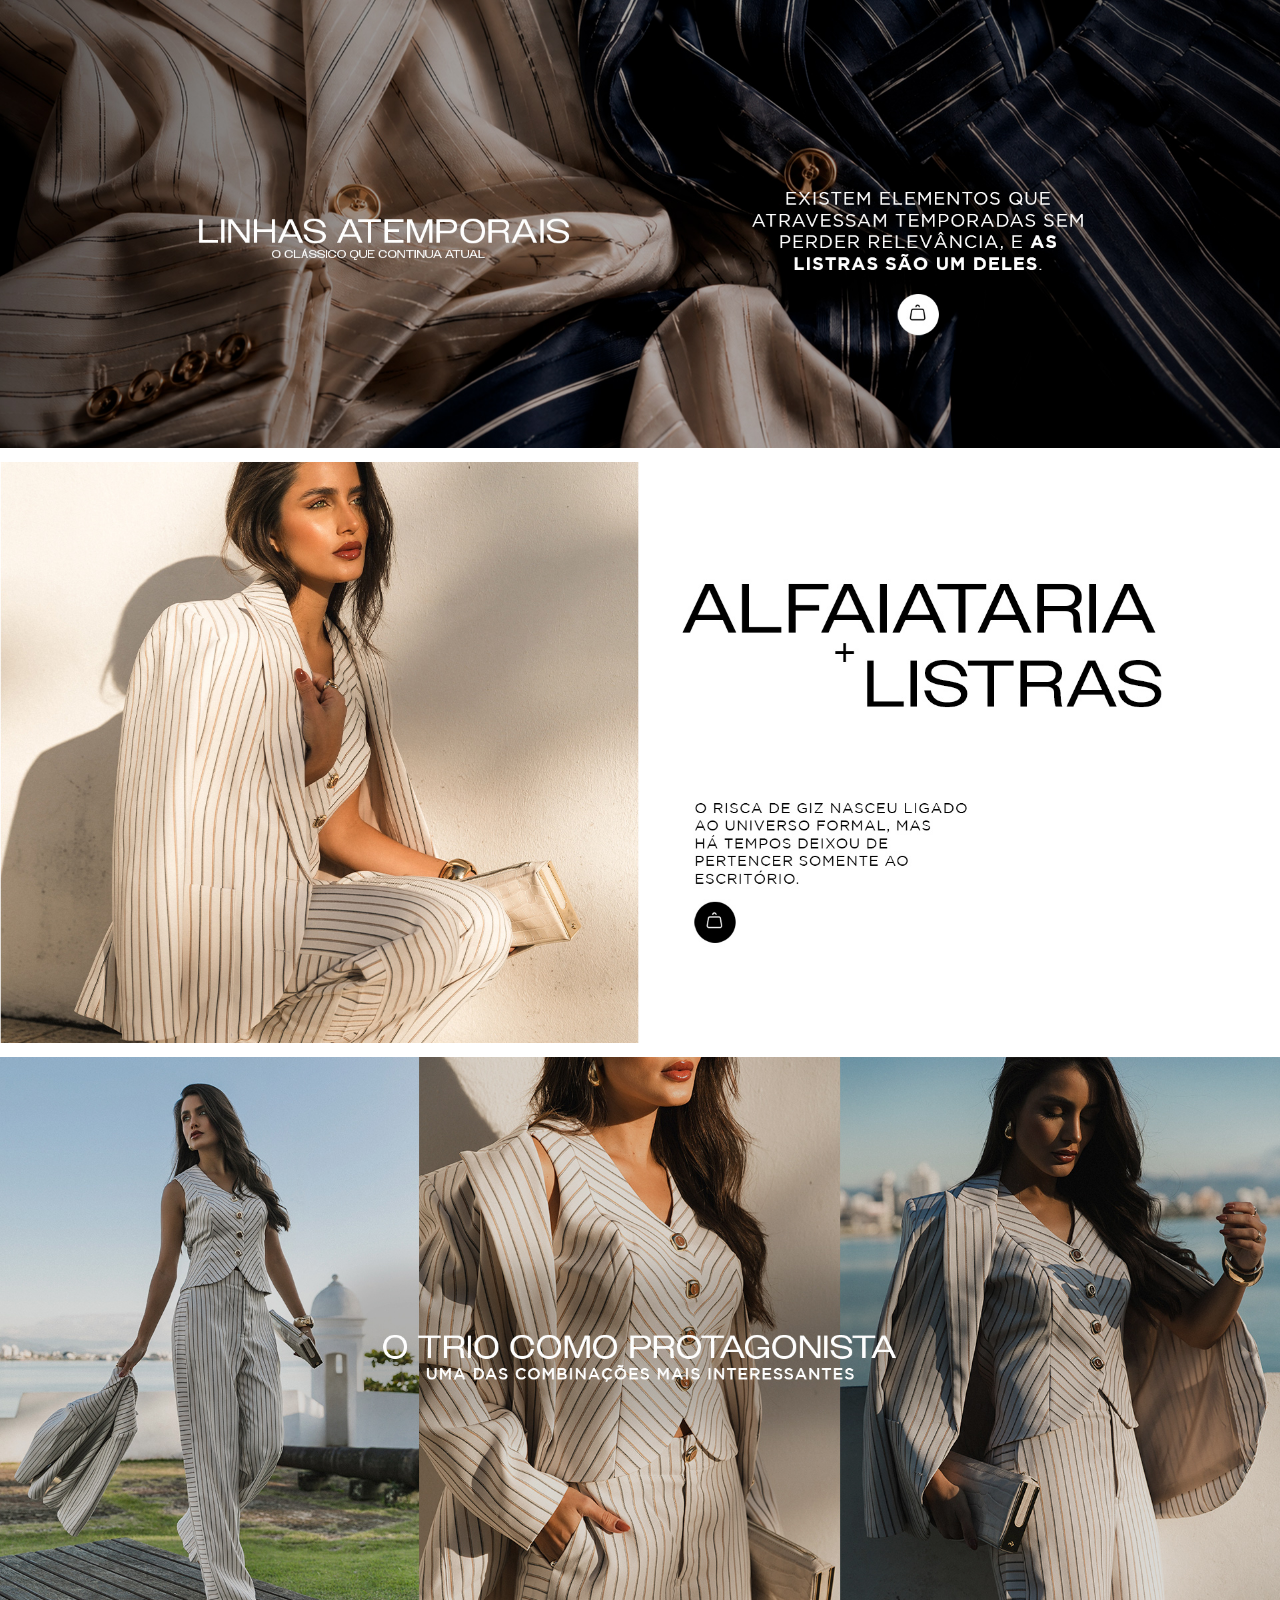
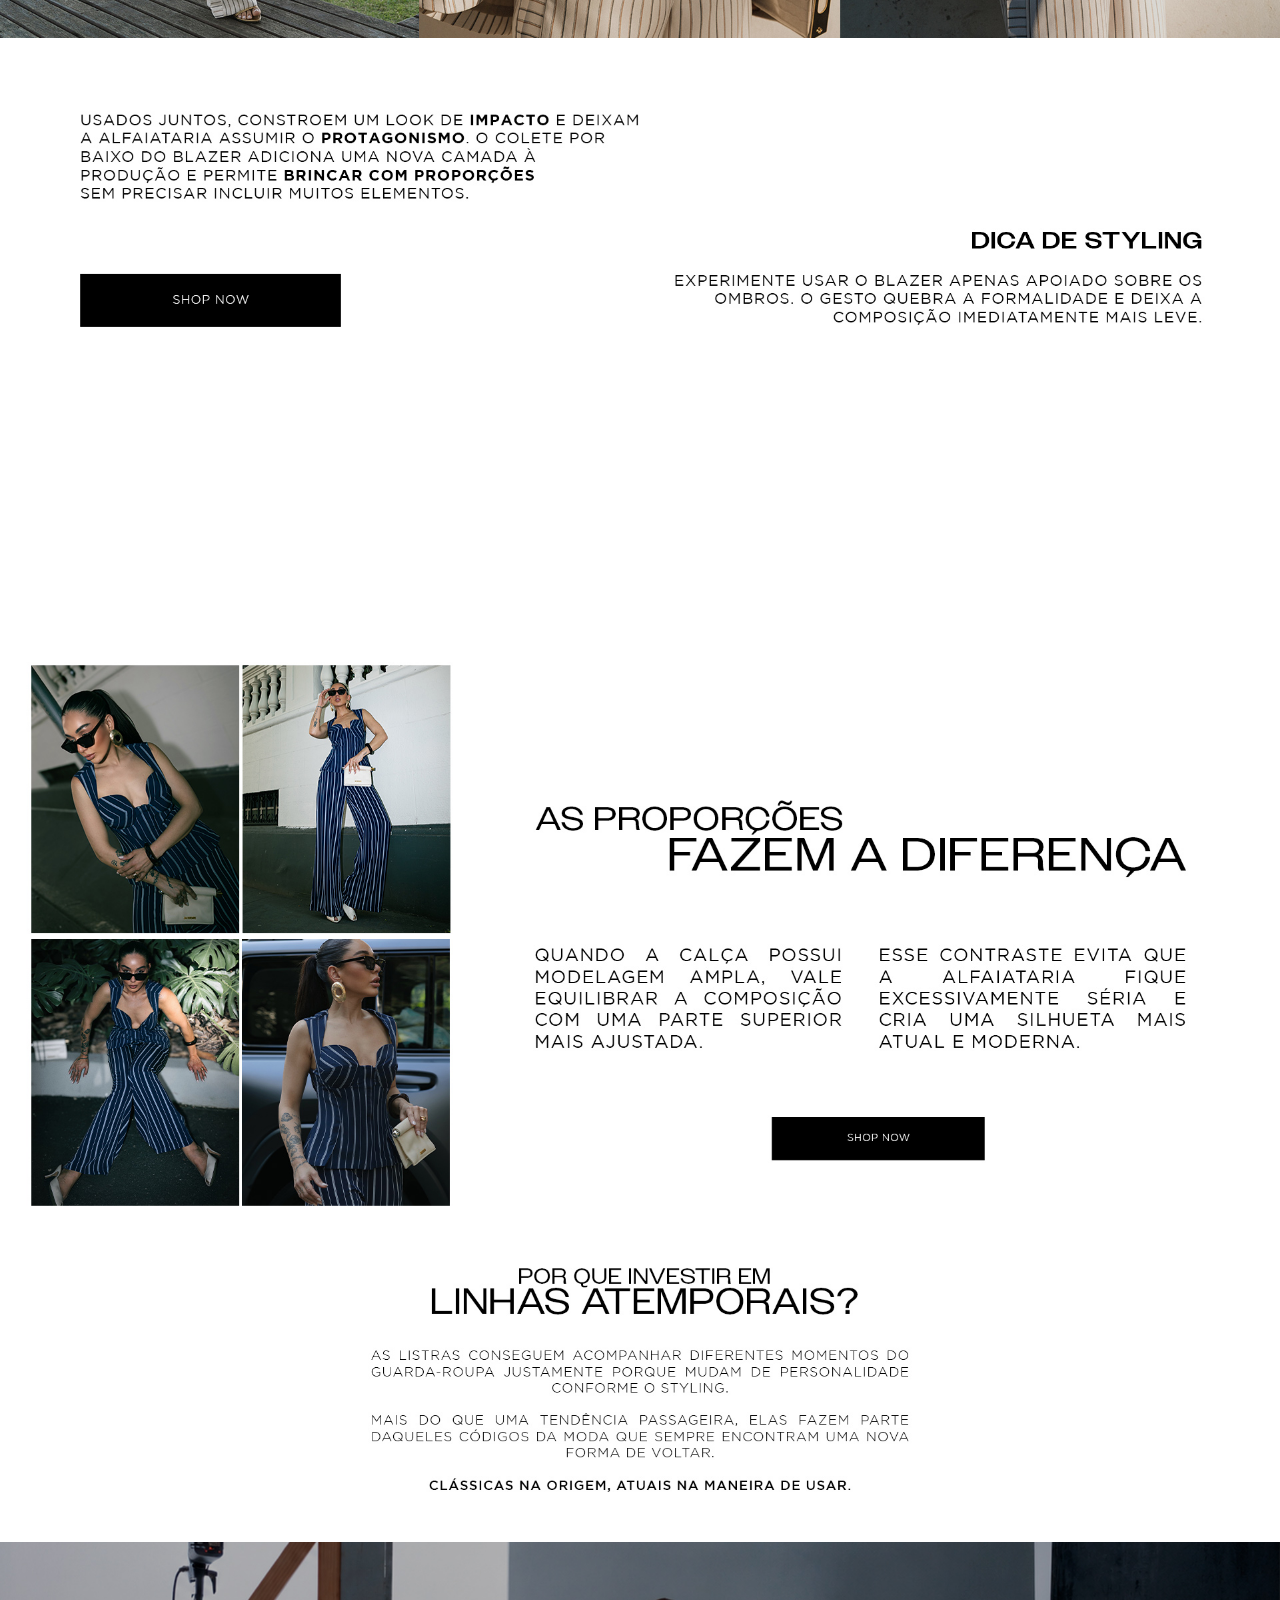
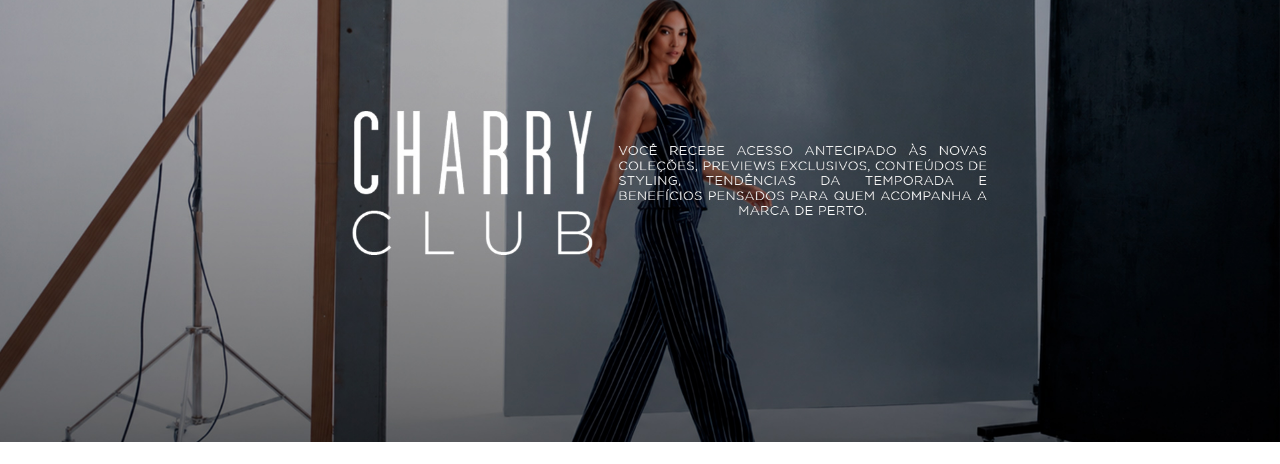
==== commit 85aa19ca: "Update pagina-2.html" ====
--- a/pagina-2.html
+++ b/pagina-2.html
@@ -11,11 +11,7 @@
 
     <title>Inside the Look | Charry</title>
 
-
-    <!-- ==========================
-    PRÉ-CARREGAMENTO DA PRIMEIRA IMAGEM
-    =========================== -->
-
+    <!-- PRIMEIRA IMAGEM DESKTOP -->
     <link
         rel="preload"
         as="image"
@@ -23,6 +19,7 @@
         media="(min-width: 901px)"
     >
 
+    <!-- PRIMEIRA IMAGEM MOBILE -->
     <link
         rel="preload"
         as="image"
@@ -30,11 +27,7 @@
         media="(max-width: 900px)"
     >
 
-
-    <!-- ==========================
-    PRÉ-CARREGAMENTO DO VÍDEO
-    =========================== -->
-
+    <!-- VÍDEO -->
     <link
         rel="preload"
         as="video"
@@ -42,7 +35,6 @@
         type="video/mp4"
     >
 
-
     <link
         rel="stylesheet"
         href="./pagina-2.css"
@@ -63,31 +55,29 @@
     LINHAS ATEMPORAIS
     =========================== -->
 
-    <section class="full-banner first-banner">
+    <section class="full-banner first-banner link-area">
+
+        <picture>
+
+            <source
+                media="(max-width: 900px)"
+                srcset="./images/pagina-2/mob-1.jpg"
+            >
+
+            <img
+                src="./images/pagina-2/desk-1.jpg"
+                alt="Linhas Atemporais Charry"
+                fetchpriority="high"
+                decoding="async"
+            >
+
+        </picture>
 
         <a
             href="https://www.charry.com.br/collections/linhas-atemporais"
-            class="banner-link"
+            class="area-link"
             aria-label="Conhecer Linhas Atemporais Charry"
-        >
-
-            <picture>
-
-                <source
-                    media="(max-width: 900px)"
-                    srcset="./images/pagina-2/mob-1.jpg"
-                >
-
-                <img
-                    src="./images/pagina-2/desk-1.jpg"
-                    alt="Linhas Atemporais Charry"
-                    fetchpriority="high"
-                    decoding="async"
-                >
-
-            </picture>
-
-        </a>
+        ></a>
 
     </section>
 
@@ -97,30 +87,28 @@
     BLAZER RETO LISTRADO
     =========================== -->
 
-    <section class="full-banner">
+    <section class="full-banner link-area">
+
+        <picture>
+
+            <source
+                media="(max-width: 900px)"
+                srcset="./images/pagina-2/mob-2.jpg"
+            >
+
+            <img
+                src="./images/pagina-2/desk-2.jpg"
+                alt="Blazer Reto Listrado com Bolsos"
+                decoding="async"
+            >
+
+        </picture>
 
         <a
             href="https://www.charry.com.br/products/blazer-reto-listrado-com-bolsos?variant=45941083996230"
-            class="banner-link"
+            class="area-link"
             aria-label="Conhecer o Blazer Reto Listrado com Bolsos"
-        >
-
-            <picture>
-
-                <source
-                    media="(max-width: 900px)"
-                    srcset="./images/pagina-2/mob-2.jpg"
-                >
-
-                <img
-                    src="./images/pagina-2/desk-2.jpg"
-                    alt="Blazer Reto Listrado com Bolsos"
-                    decoding="async"
-                >
-
-            </picture>
-
-        </a>
+        ></a>
 
     </section>
 
@@ -130,30 +118,28 @@
     BLAZER RETO LISTRADO
     =========================== -->
 
-    <section class="full-banner">
+    <section class="full-banner link-area">
+
+        <picture>
+
+            <source
+                media="(max-width: 900px)"
+                srcset="./images/pagina-2/mob-3.jpg"
+            >
+
+            <img
+                src="./images/pagina-2/desk-3.jpg"
+                alt="Blazer Reto Listrado com Bolsos"
+                decoding="async"
+            >
+
+        </picture>
 
         <a
             href="https://www.charry.com.br/products/blazer-reto-listrado-com-bolsos?variant=45941083996230"
-            class="banner-link"
+            class="area-link"
             aria-label="Conhecer o Blazer Reto Listrado com Bolsos"
-        >
-
-            <picture>
-
-                <source
-                    media="(max-width: 900px)"
-                    srcset="./images/pagina-2/mob-3.jpg"
-                >
-
-                <img
-                    src="./images/pagina-2/desk-3.jpg"
-                    alt="Blazer Reto Listrado com Bolsos"
-                    decoding="async"
-                >
-
-            </picture>
-
-        </a>
+        ></a>
 
     </section>
 
@@ -163,37 +149,35 @@
     CALÇA WIDE LISTRADA
     =========================== -->
 
-    <section class="full-banner">
+    <section class="full-banner link-area">
+
+        <picture>
+
+            <source
+                media="(max-width: 900px)"
+                srcset="./images/pagina-2/mob-4.jpg"
+            >
+
+            <img
+                src="./images/pagina-2/desk-4.jpg"
+                alt="Calça Wide Listrada com Bolsos"
+                decoding="async"
+            >
+
+        </picture>
 
         <a
             href="https://www.charry.com.br/products/calca-wide-listrada-com-bolsos?variant=45941199765574"
-            class="banner-link"
+            class="area-link"
             aria-label="Conhecer a Calça Wide Listrada com Bolsos"
-        >
-
-            <picture>
-
-                <source
-                    media="(max-width: 900px)"
-                    srcset="./images/pagina-2/mob-4.jpg"
-                >
-
-                <img
-                    src="./images/pagina-2/desk-4.jpg"
-                    alt="Calça Wide Listrada com Bolsos"
-                    decoding="async"
-                >
-
-            </picture>
-
-        </a>
+        ></a>
 
     </section>
 
 
     <!-- ==========================
     ÁREA 5
-    ACESSÓRIOS PRIMAVERA 27
+    VÍDEO + ACESSÓRIOS
 
     DESKTOP:
     desk-5 + vídeo
@@ -202,11 +186,7 @@
     vídeo + mob-5
     =========================== -->
 
-    <a
-        href="https://www.charry.com.br/collections/acessorios-primavera-27"
-        class="media-row"
-        aria-label="Conhecer os Acessórios Primavera 27"
-    >
+    <section class="media-row link-area">
 
 
         <!-- VÍDEO -->
@@ -260,38 +240,45 @@
         </div>
 
 
-    </a>
+        <!-- LINK SOBRE TODA A ÁREA -->
+
+        <a
+            href="https://www.charry.com.br/collections/acessorios-primavera-27"
+            class="area-link"
+            aria-label="Conhecer Acessórios Primavera 27"
+        ></a>
+
+
+    </section>
 
 
     <!-- ==========================
     ÁREA 6
-    BLUSA ESTRUTURADA LISTRADA
-    =========================== -->
-
-    <section class="full-banner">
+    BLUSA ESTRUTURADA
+    =========================== -->
+
+    <section class="full-banner link-area">
+
+        <picture>
+
+            <source
+                media="(max-width: 900px)"
+                srcset="./images/pagina-2/mob-6.jpg"
+            >
+
+            <img
+                src="./images/pagina-2/desk-6.jpg"
+                alt="Blusa Estruturada Listrada"
+                decoding="async"
+            >
+
+        </picture>
 
         <a
             href="https://www.charry.com.br/products/blusa-estruturada-listrada?variant=45941228535878"
-            class="banner-link"
+            class="area-link"
             aria-label="Conhecer a Blusa Estruturada Listrada"
-        >
-
-            <picture>
-
-                <source
-                    media="(max-width: 900px)"
-                    srcset="./images/pagina-2/mob-6.jpg"
-                >
-
-                <img
-                    src="./images/pagina-2/desk-6.jpg"
-                    alt="Blusa Estruturada Listrada"
-                    decoding="async"
-                >
-
-            </picture>
-
-        </a>
+        ></a>
 
     </section>
 
@@ -301,30 +288,28 @@
     LINHAS ATEMPORAIS
     =========================== -->
 
-    <section class="full-banner">
+    <section class="full-banner link-area">
+
+        <picture>
+
+            <source
+                media="(max-width: 900px)"
+                srcset="./images/pagina-2/mob-7.jpg"
+            >
+
+            <img
+                src="./images/pagina-2/desk-7.jpg"
+                alt="Linhas Atemporais Charry"
+                decoding="async"
+            >
+
+        </picture>
 
         <a
             href="https://www.charry.com.br/collections/linhas-atemporais"
-            class="banner-link"
+            class="area-link"
             aria-label="Conhecer Linhas Atemporais Charry"
-        >
-
-            <picture>
-
-                <source
-                    media="(max-width: 900px)"
-                    srcset="./images/pagina-2/mob-7.jpg"
-                >
-
-                <img
-                    src="./images/pagina-2/desk-7.jpg"
-                    alt="Linhas Atemporais Charry"
-                    decoding="async"
-                >
-
-            </picture>
-
-        </a>
+        ></a>
 
     </section>
 
@@ -334,32 +319,30 @@
     WHATSAPP
     =========================== -->
 
-    <section class="full-banner last-banner">
+    <section class="full-banner last-banner link-area">
+
+        <picture>
+
+            <source
+                media="(max-width: 900px)"
+                srcset="./images/pagina-2/mob-8.jpg"
+            >
+
+            <img
+                src="./images/pagina-2/desk-8.jpg"
+                alt="Charry Club"
+                decoding="async"
+            >
+
+        </picture>
 
         <a
             href="https://chat.whatsapp.com/LM0r58rotgbGuj0oB4m6Rk"
             target="_blank"
             rel="noopener noreferrer"
-            class="banner-link"
+            class="area-link"
             aria-label="Entrar no grupo Charry no WhatsApp"
-        >
-
-            <picture>
-
-                <source
-                    media="(max-width: 900px)"
-                    srcset="./images/pagina-2/mob-8.jpg"
-                >
-
-                <img
-                    src="./images/pagina-2/desk-8.jpg"
-                    alt="Entre no grupo Charry no WhatsApp"
-                    decoding="async"
-                >
-
-            </picture>
-
-        </a>
+        ></a>
 
     </section>
 
--- a/pagina-2.css
+++ b/pagina-2.css
@@ -475,6 +475,27 @@
 
 }
 
+/* ==========================
+LINKS DAS ÁREAS
+========================== */
+
+.banner-link {
+    display: block;
+
+    width: 100%;
+
+    color: inherit;
+    text-decoration: none;
+
+    cursor: pointer;
+}
+
+.media-row {
+    color: inherit;
+    text-decoration: none;
+
+    cursor: pointer;
+}
 
 /* ==========================
 REDUÇÃO DE ANIMAÇÕES
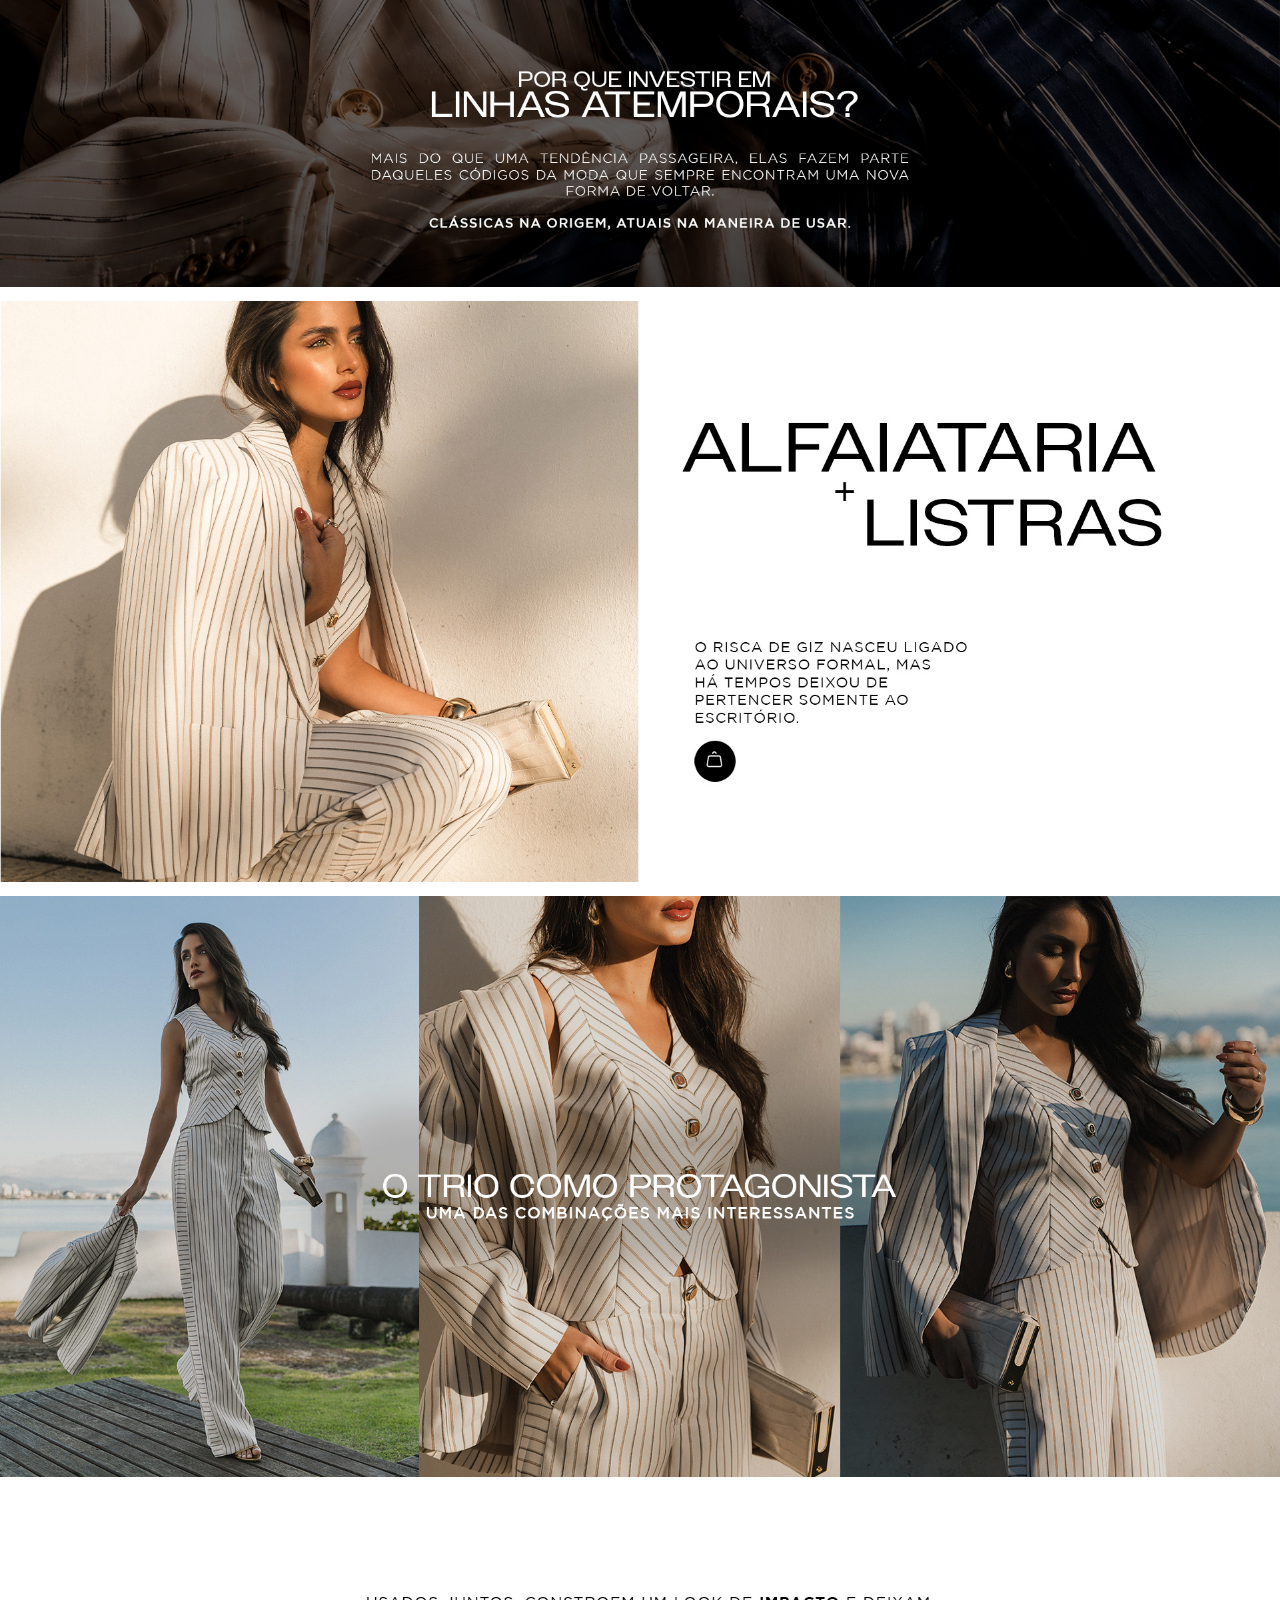
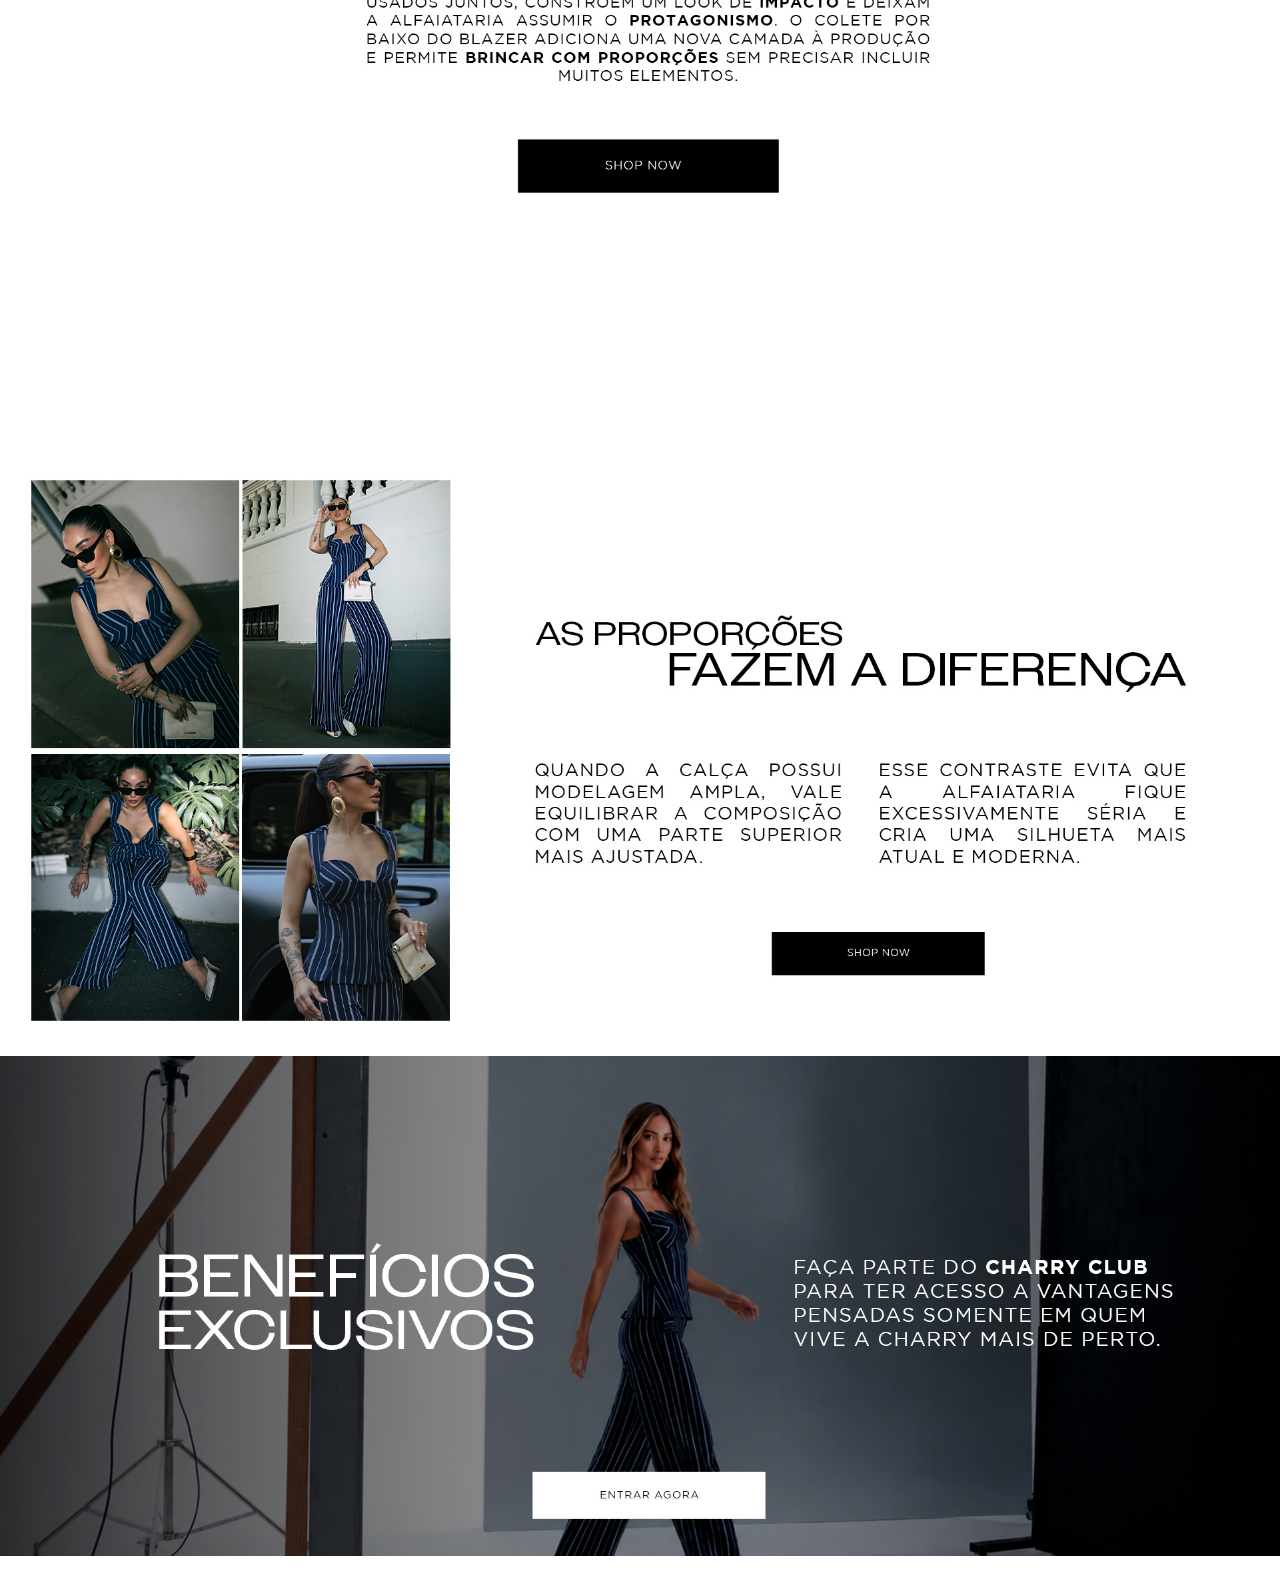
==== commit d76978f2: "Update pagina-2.html" ====
--- a/pagina-2.html
+++ b/pagina-2.html
@@ -11,7 +11,6 @@
 
     <title>Inside the Look | Charry</title>
 
-    <!-- PRIMEIRA IMAGEM DESKTOP -->
     <link
         rel="preload"
         as="image"
@@ -19,7 +18,6 @@
         media="(min-width: 901px)"
     >
 
-    <!-- PRIMEIRA IMAGEM MOBILE -->
     <link
         rel="preload"
         as="image"
@@ -27,7 +25,6 @@
         media="(max-width: 900px)"
     >
 
-    <!-- VÍDEO -->
     <link
         rel="preload"
         as="video"
@@ -55,7 +52,13 @@
     LINHAS ATEMPORAIS
     =========================== -->
 
-    <section class="full-banner first-banner link-area">
+    <section
+        class="full-banner first-banner clickable-area"
+        data-link="https://www.charry.com.br/collections/linhas-atemporais"
+        role="link"
+        tabindex="0"
+        aria-label="Conhecer Linhas Atemporais Charry"
+    >
 
         <picture>
 
@@ -73,12 +76,6 @@
 
         </picture>
 
-        <a
-            href="https://www.charry.com.br/collections/linhas-atemporais"
-            class="area-link"
-            aria-label="Conhecer Linhas Atemporais Charry"
-        ></a>
-
     </section>
 
 
@@ -87,7 +84,13 @@
     BLAZER RETO LISTRADO
     =========================== -->
 
-    <section class="full-banner link-area">
+    <section
+        class="full-banner clickable-area"
+        data-link="https://www.charry.com.br/products/blazer-reto-listrado-com-bolsos?variant=45941083996230"
+        role="link"
+        tabindex="0"
+        aria-label="Conhecer o Blazer Reto Listrado com Bolsos"
+    >
 
         <picture>
 
@@ -104,12 +107,6 @@
 
         </picture>
 
-        <a
-            href="https://www.charry.com.br/products/blazer-reto-listrado-com-bolsos?variant=45941083996230"
-            class="area-link"
-            aria-label="Conhecer o Blazer Reto Listrado com Bolsos"
-        ></a>
-
     </section>
 
 
@@ -118,7 +115,13 @@
     BLAZER RETO LISTRADO
     =========================== -->
 
-    <section class="full-banner link-area">
+    <section
+        class="full-banner clickable-area"
+        data-link="https://www.charry.com.br/products/blazer-reto-listrado-com-bolsos?variant=45941083996230"
+        role="link"
+        tabindex="0"
+        aria-label="Conhecer o Blazer Reto Listrado com Bolsos"
+    >
 
         <picture>
 
@@ -135,12 +138,6 @@
 
         </picture>
 
-        <a
-            href="https://www.charry.com.br/products/blazer-reto-listrado-com-bolsos?variant=45941083996230"
-            class="area-link"
-            aria-label="Conhecer o Blazer Reto Listrado com Bolsos"
-        ></a>
-
     </section>
 
 
@@ -149,7 +146,13 @@
     CALÇA WIDE LISTRADA
     =========================== -->
 
-    <section class="full-banner link-area">
+    <section
+        class="full-banner clickable-area"
+        data-link="https://www.charry.com.br/products/calca-wide-listrada-com-bolsos?variant=45941199765574"
+        role="link"
+        tabindex="0"
+        aria-label="Conhecer a Calça Wide Listrada com Bolsos"
+    >
 
         <picture>
 
@@ -166,27 +169,21 @@
 
         </picture>
 
-        <a
-            href="https://www.charry.com.br/products/calca-wide-listrada-com-bolsos?variant=45941199765574"
-            class="area-link"
-            aria-label="Conhecer a Calça Wide Listrada com Bolsos"
-        ></a>
-
     </section>
 
 
     <!-- ==========================
     ÁREA 5
     VÍDEO + ACESSÓRIOS
-
-    DESKTOP:
-    desk-5 + vídeo
-
-    MOBILE:
-    vídeo + mob-5
-    =========================== -->
-
-    <section class="media-row link-area">
+    =========================== -->
+
+    <section
+        class="media-row clickable-area"
+        data-link="https://www.charry.com.br/collections/acessorios-primavera-27"
+        role="link"
+        tabindex="0"
+        aria-label="Conhecer Acessórios Primavera 27"
+    >
 
 
         <!-- VÍDEO -->
@@ -211,8 +208,6 @@
                     type="video/mp4"
                 >
 
-                Seu navegador não suporta a reprodução deste vídeo.
-
             </video>
 
         </div>
@@ -239,25 +234,21 @@
 
         </div>
 
-
-        <!-- LINK SOBRE TODA A ÁREA -->
-
-        <a
-            href="https://www.charry.com.br/collections/acessorios-primavera-27"
-            class="area-link"
-            aria-label="Conhecer Acessórios Primavera 27"
-        ></a>
-
-
     </section>
 
 
     <!-- ==========================
     ÁREA 6
-    BLUSA ESTRUTURADA
-    =========================== -->
-
-    <section class="full-banner link-area">
+    BLUSA ESTRUTURADA LISTRADA
+    =========================== -->
+
+    <section
+        class="full-banner clickable-area"
+        data-link="https://www.charry.com.br/products/blusa-estruturada-listrada?variant=45941228535878"
+        role="link"
+        tabindex="0"
+        aria-label="Conhecer a Blusa Estruturada Listrada"
+    >
 
         <picture>
 
@@ -274,52 +265,23 @@
 
         </picture>
 
-        <a
-            href="https://www.charry.com.br/products/blusa-estruturada-listrada?variant=45941228535878"
-            class="area-link"
-            aria-label="Conhecer a Blusa Estruturada Listrada"
-        ></a>
-
-    </section>
-
-
-    <!-- ==========================
-    ÁREA 7
-    LINHAS ATEMPORAIS
-    =========================== -->
-
-    <section class="full-banner link-area">
-
-        <picture>
-
-            <source
-                media="(max-width: 900px)"
-                srcset="./images/pagina-2/mob-7.jpg"
-            >
-
-            <img
-                src="./images/pagina-2/desk-7.jpg"
-                alt="Linhas Atemporais Charry"
-                decoding="async"
-            >
-
-        </picture>
-
-        <a
-            href="https://www.charry.com.br/collections/linhas-atemporais"
-            class="area-link"
-            aria-label="Conhecer Linhas Atemporais Charry"
-        ></a>
-
-    </section>
-
-
-    <!-- ==========================
-    ÁREA 8
-    WHATSAPP
-    =========================== -->
-
-    <section class="full-banner last-banner link-area">
+    </section>
+
+
+    <!-- ==========================
+    BANNER FINAL
+    DESKTOP: desk-8.jpg
+    MOBILE: mob-8.jpg
+    =========================== -->
+
+    <section
+        class="full-banner last-banner clickable-area"
+        data-link="https://chat.whatsapp.com/LM0r58rotgbGuj0oB4m6Rk"
+        data-new-tab="true"
+        role="link"
+        tabindex="0"
+        aria-label="Entrar no grupo Charry no WhatsApp"
+    >
 
         <picture>
 
@@ -336,14 +298,6 @@
 
         </picture>
 
-        <a
-            href="https://chat.whatsapp.com/LM0r58rotgbGuj0oB4m6Rk"
-            target="_blank"
-            rel="noopener noreferrer"
-            class="area-link"
-            aria-label="Entrar no grupo Charry no WhatsApp"
-        ></a>
-
     </section>
 
 
--- a/pagina-2.css
+++ b/pagina-2.css
@@ -1,4 +1,3 @@
-
 /* ==========================
 RESET
 ========================== */
@@ -125,6 +124,9 @@
 
     margin: 26px auto 12px;
     padding: 0;
+
+    color: inherit;
+    text-decoration: none;
 }
 
 
@@ -151,7 +153,6 @@
 
 .media-image picture {
     display: block;
-
     width: 100%;
 }
 
@@ -241,7 +242,7 @@
 /* ==========================
 DESK-8
 LARGURA TOTAL
-SEM ESPAÇO DEPOIS
+SEM ESPAÇO NO FINAL
 ========================== */
 
 .last-banner {
@@ -286,6 +287,33 @@
 
 
 /* ==========================
+ÁREAS CLICÁVEIS
+========================== */
+
+.clickable-area {
+    cursor: pointer;
+
+    touch-action: manipulation;
+
+    -webkit-tap-highlight-color: transparent;
+}
+
+.clickable-area img,
+.clickable-area picture,
+.clickable-area video {
+    pointer-events: none;
+}
+
+
+/* ACESSIBILIDADE */
+
+.clickable-area:focus-visible {
+    outline: 2px solid #000000;
+    outline-offset: -3px;
+}
+
+
+/* ==========================
 TABLET / MOBILE
 ========================== */
 
@@ -308,7 +336,10 @@
     }
 
 
-    /* SEM ESPAÇO ENTRE MOB-3 E MOB-4 */
+    /* ==========================
+    REMOVE ESPAÇO ENTRE
+    MOB-3 E MOB-4
+    ========================== */
 
     body > section.full-banner:nth-of-type(4) {
         margin-top: 0;
@@ -376,11 +407,13 @@
 
         transform: translateZ(0);
         backface-visibility: hidden;
-    }
-
-
-    /* ==========================
-    MOB-5 DEPOIS
+
+        pointer-events: none;
+    }
+
+
+    /* ==========================
+    MOB-5 DEPOIS DO VÍDEO
     ========================== */
 
     .media-image {
@@ -415,7 +448,8 @@
 
     /* ==========================
     MOB-8
-    SEM BARRA BRANCA NO FINAL
+    ESPAÇO ENTRE MOB-7 E MOB-8
+    SEM BARRA DEPOIS
     ========================== */
 
     .last-banner {
@@ -423,13 +457,27 @@
 
         width: 100%;
 
+        margin-top: 8px;
+        margin-right: 0;
+        margin-bottom: 0;
+        margin-left: 0;
+
+        padding: 0;
+
+        overflow: hidden;
+    }
+
+    .last-banner picture {
+        display: block;
+
+        width: 100%;
+        height: auto;
+
         margin: 0;
         padding: 0;
-
-        overflow: hidden;
-    }
-
-    .last-banner picture {
+    }
+
+    .last-banner img {
         display: block;
 
         width: 100%;
@@ -437,18 +485,27 @@
 
         margin: 0;
         padding: 0;
-    }
-
-    .last-banner img {
-        display: block;
-
-        width: 100%;
-        height: auto;
-
-        margin: 0;
-        padding: 0;
 
         object-fit: contain;
+    }
+
+
+    /* ==========================
+    ÁREAS CLICÁVEIS MOBILE
+    ========================== */
+
+    .clickable-area {
+        cursor: pointer;
+
+        touch-action: manipulation;
+
+        -webkit-tap-highlight-color: transparent;
+    }
+
+    .clickable-area img,
+    .clickable-area picture,
+    .clickable-area video {
+        pointer-events: none;
     }
 
 }
@@ -473,29 +530,15 @@
         margin-top: 6px;
     }
 
-}
-
-/* ==========================
-LINKS DAS ÁREAS
-========================== */
-
-.banner-link {
-    display: block;
-
-    width: 100%;
-
-    color: inherit;
-    text-decoration: none;
-
-    cursor: pointer;
-}
-
-.media-row {
-    color: inherit;
-    text-decoration: none;
-
-    cursor: pointer;
-}
+
+    /* MANTÉM ESPAÇO ANTES DO MOB-8 */
+
+    .last-banner {
+        margin-top: 6px;
+    }
+
+}
+
 
 /* ==========================
 REDUÇÃO DE ANIMAÇÕES
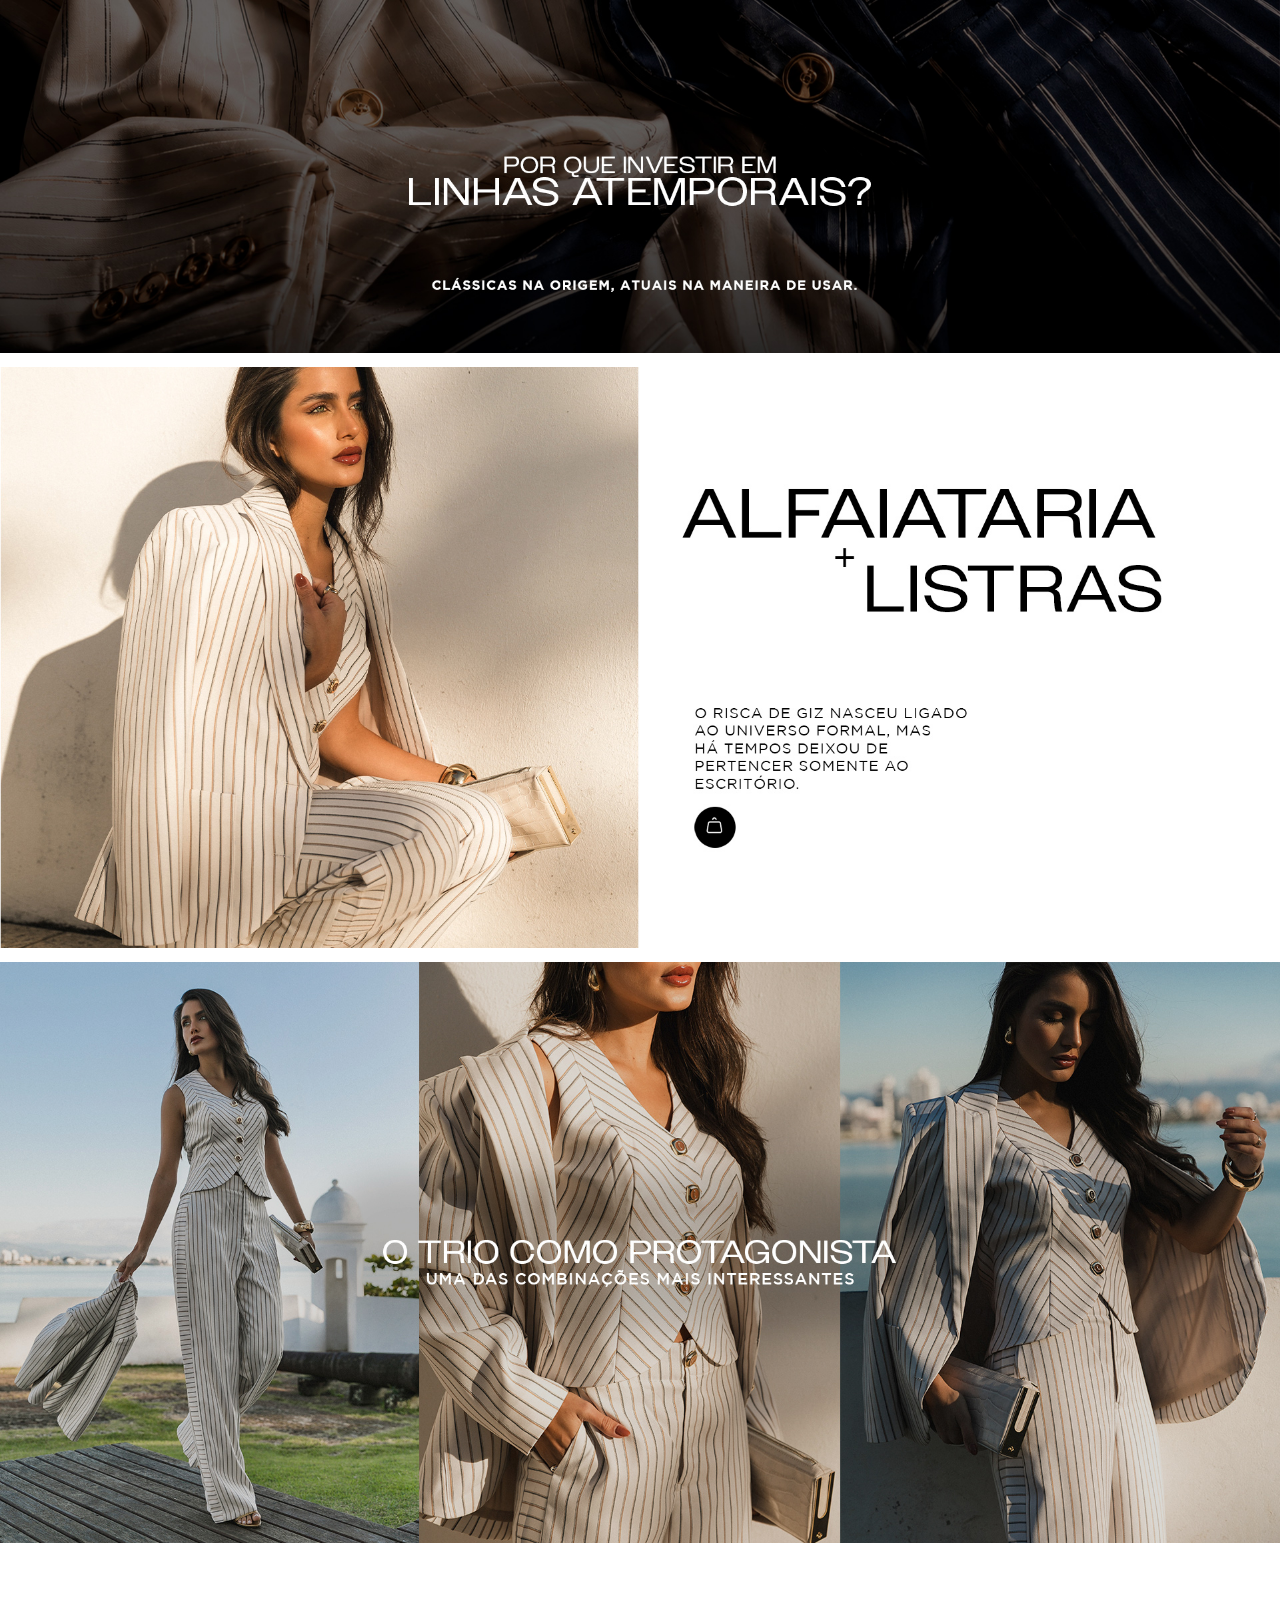
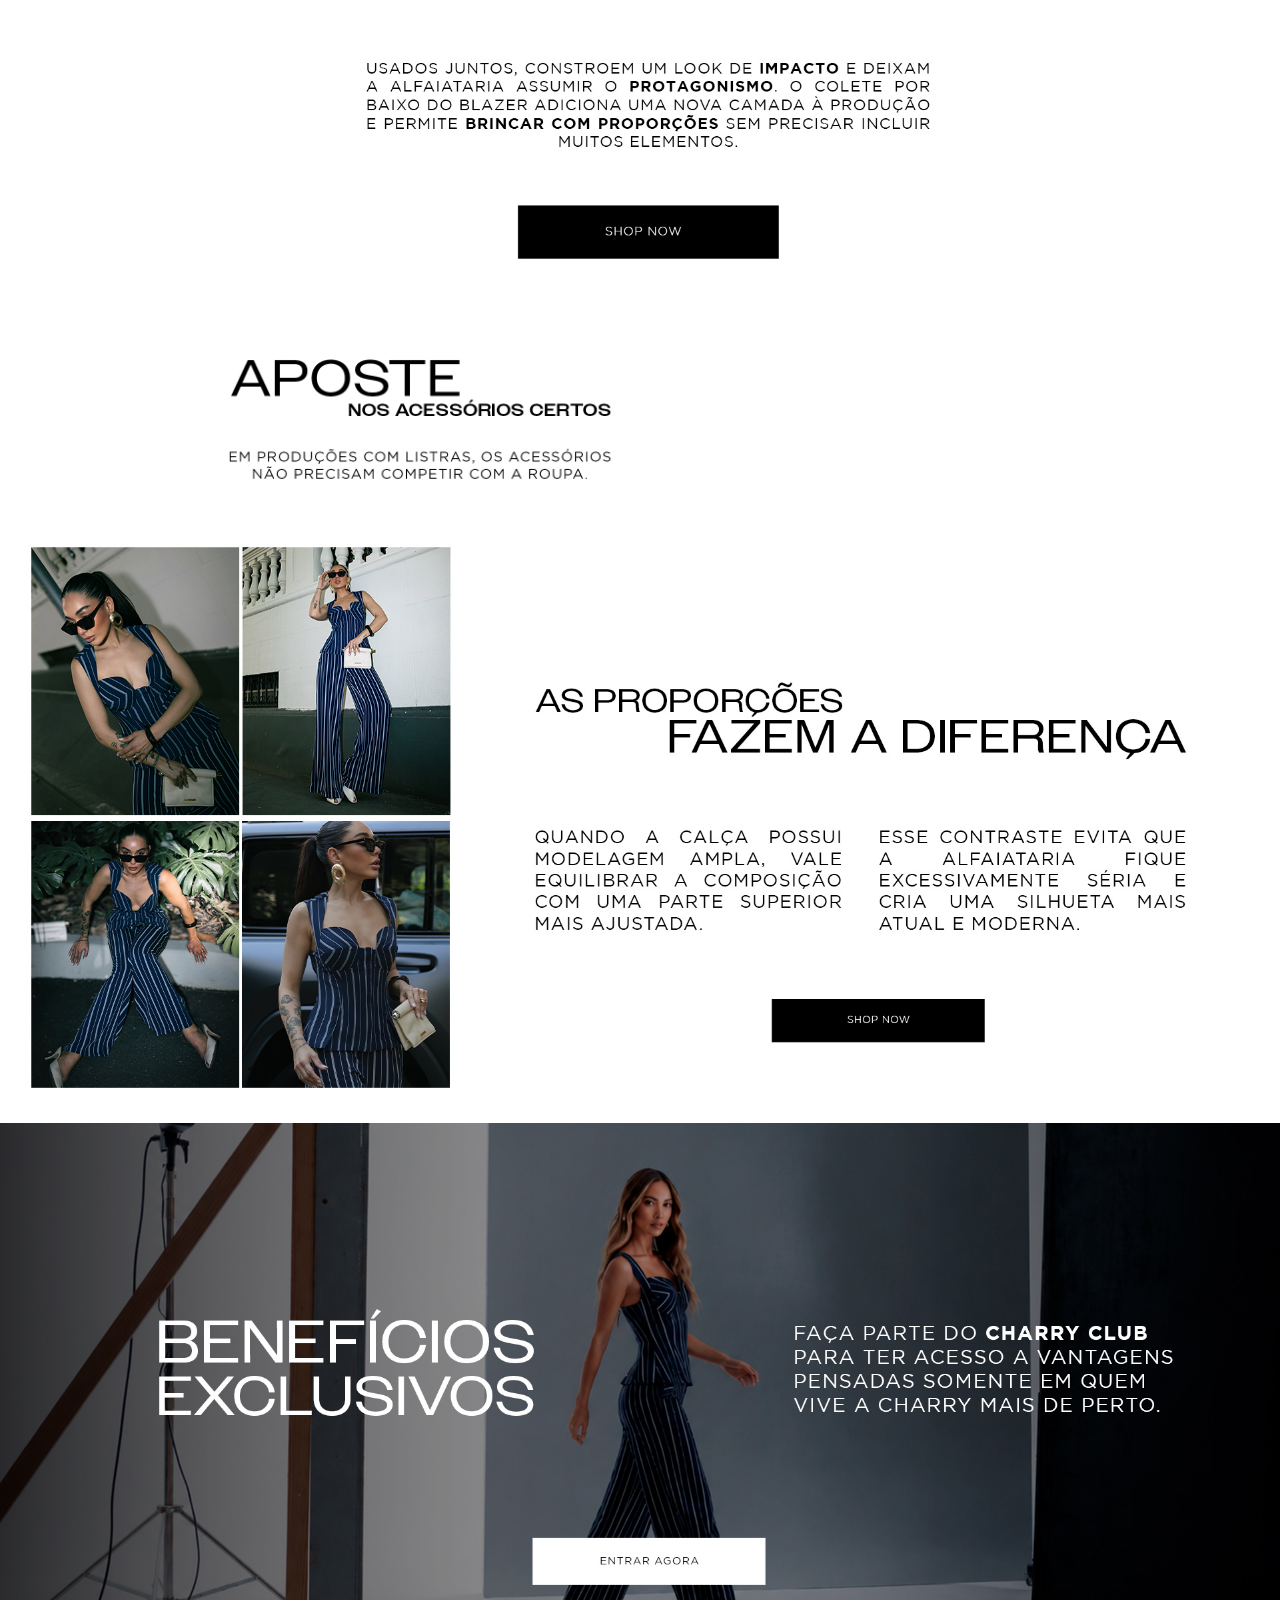
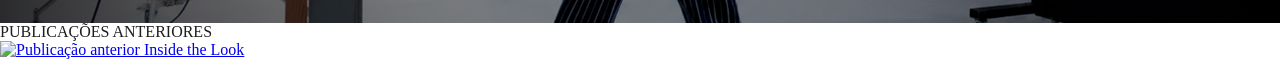
==== commit 8ef571a3: "Enhance pagina-2.html with preload links and previous posts Added preload links for desktop and mobi" ====
--- a/pagina-2.html
+++ b/pagina-2.html
@@ -10,6 +10,12 @@
     >
 
     <title>Inside the Look | Charry</title>
+
+
+    <!-- ==========================
+    PRÉ-CARREGAMENTO
+    PRIMEIRA IMAGEM DESKTOP
+    =========================== -->
 
     <link
         rel="preload"
@@ -18,6 +24,12 @@
         media="(min-width: 901px)"
     >
 
+
+    <!-- ==========================
+    PRÉ-CARREGAMENTO
+    PRIMEIRA IMAGEM MOBILE
+    =========================== -->
+
     <link
         rel="preload"
         as="image"
@@ -25,6 +37,11 @@
         media="(max-width: 900px)"
     >
 
+
+    <!-- ==========================
+    PRÉ-CARREGAMENTO VÍDEO
+    =========================== -->
+
     <link
         rel="preload"
         as="video"
@@ -32,15 +49,18 @@
         type="video/mp4"
     >
 
+
     <link
         rel="stylesheet"
         href="./pagina-2.css"
     >
+
 
     <script
         src="./pagina-2.js"
         defer
     ></script>
+
 </head>
 
 
@@ -175,6 +195,12 @@
     <!-- ==========================
     ÁREA 5
     VÍDEO + ACESSÓRIOS
+
+    DESKTOP:
+    desk-5 + vídeo
+
+    MOBILE:
+    vídeo + mob-5
     =========================== -->
 
     <section
@@ -208,6 +234,8 @@
                     type="video/mp4"
                 >
 
+                Seu navegador não suporta a reprodução deste vídeo.
+
             </video>
 
         </div>
@@ -269,7 +297,9 @@
 
 
     <!-- ==========================
-    BANNER FINAL
+    ÁREA FINAL
+    WHATSAPP
+
     DESKTOP: desk-8.jpg
     MOBILE: mob-8.jpg
     =========================== -->
@@ -301,6 +331,35 @@
     </section>
 
 
+    <!-- ==========================
+    PUBLICAÇÕES ANTERIORES
+    =========================== -->
+
+    <section class="previous-posts">
+
+        <div class="previous-posts-title">
+            PUBLICAÇÕES ANTERIORES
+        </div>
+
+
+        <a
+            href="./index.html"
+            class="previous-post-card"
+            aria-label="Ver publicação anterior do Inside the Look"
+        >
+
+            <img
+                src="./images/pagina-2/pagina-1.jpg"
+                alt="Publicação anterior Inside the Look"
+                loading="lazy"
+                decoding="async"
+            >
+
+        </a>
+
+    </section>
+
+
 </body>
 
 </html>
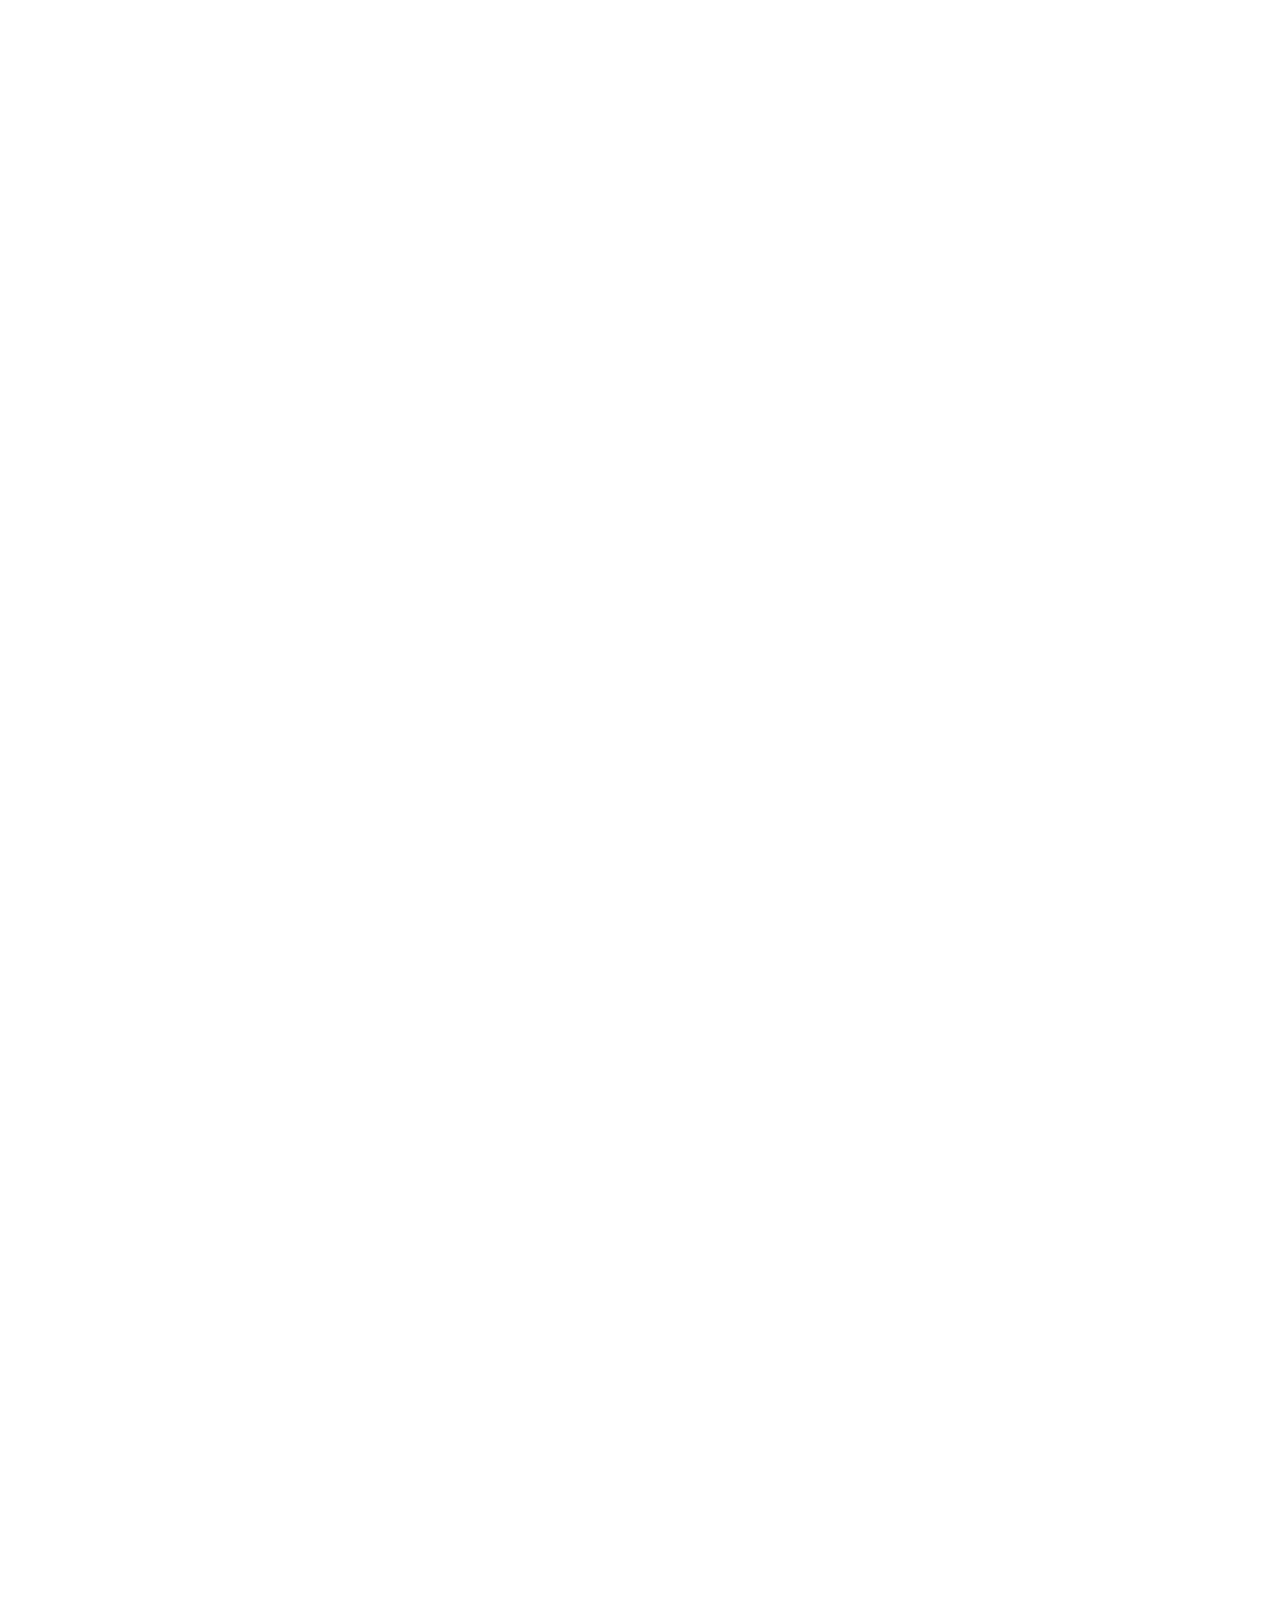
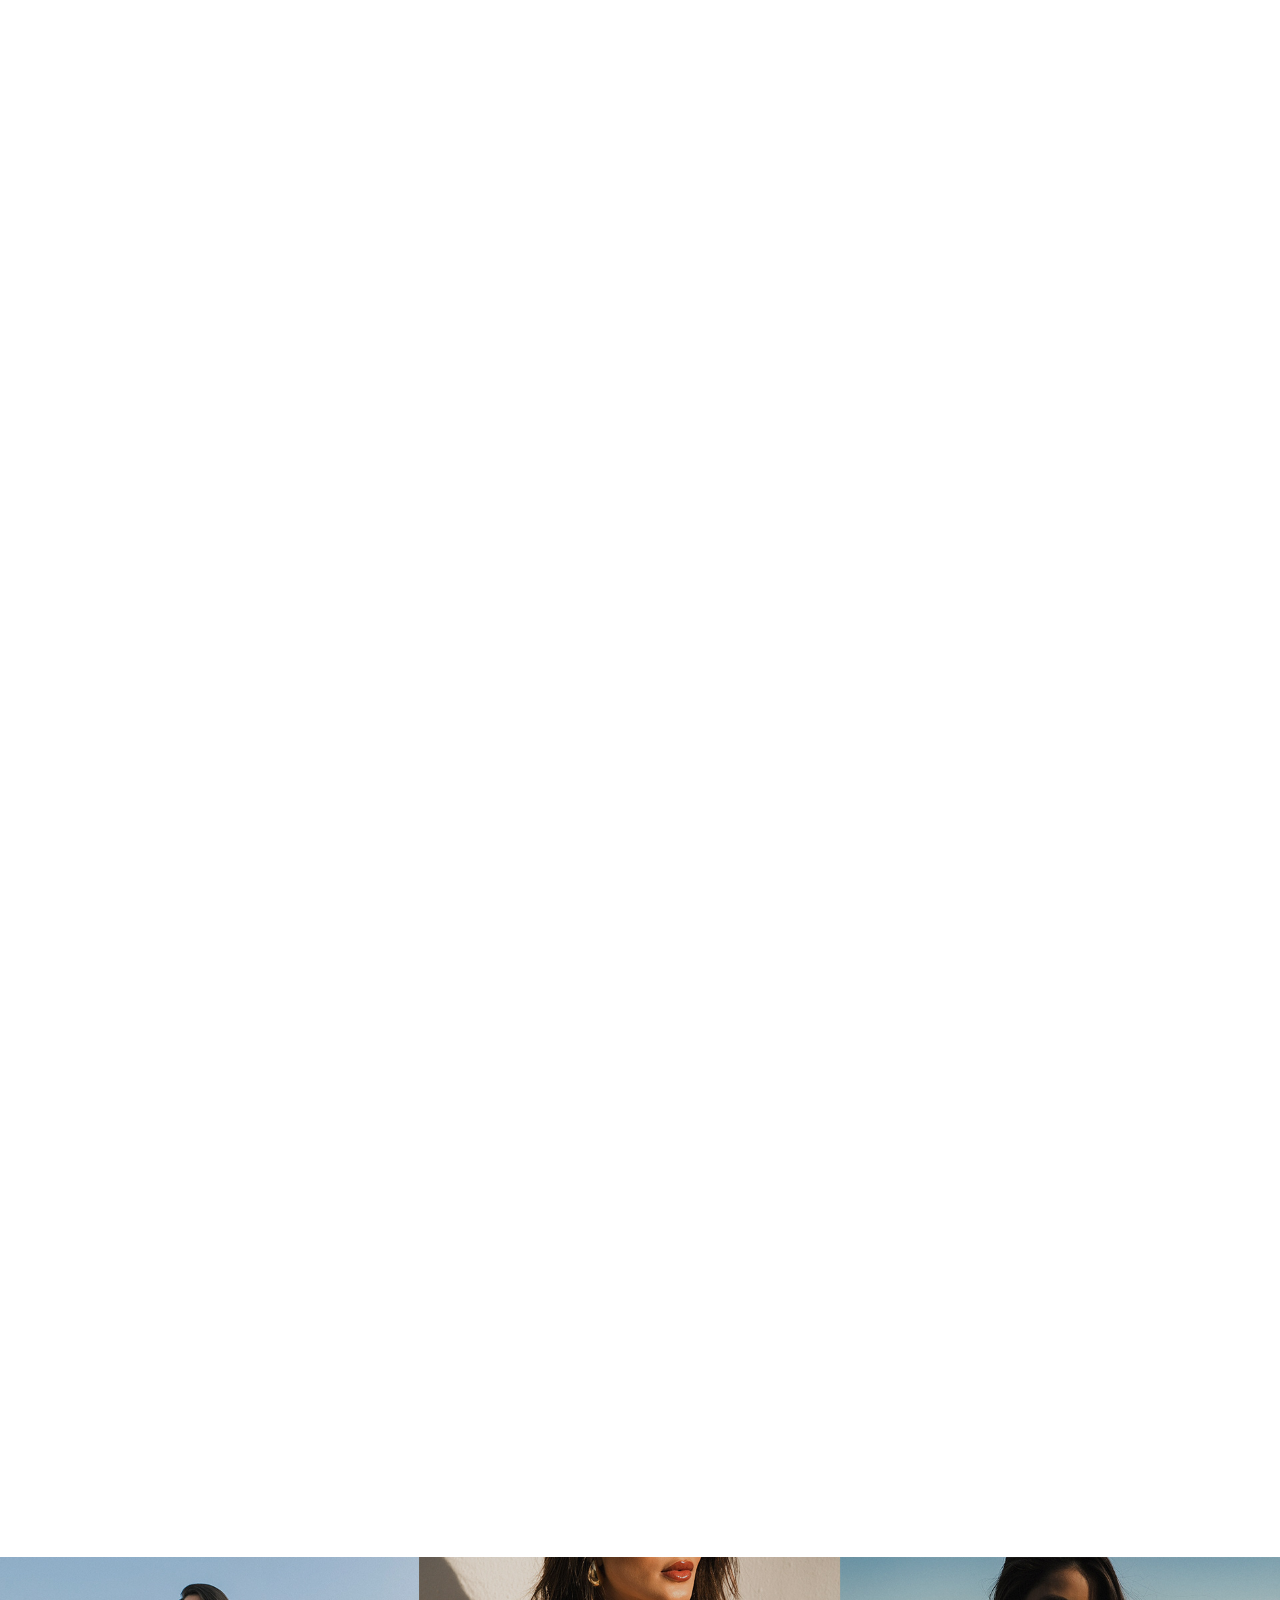
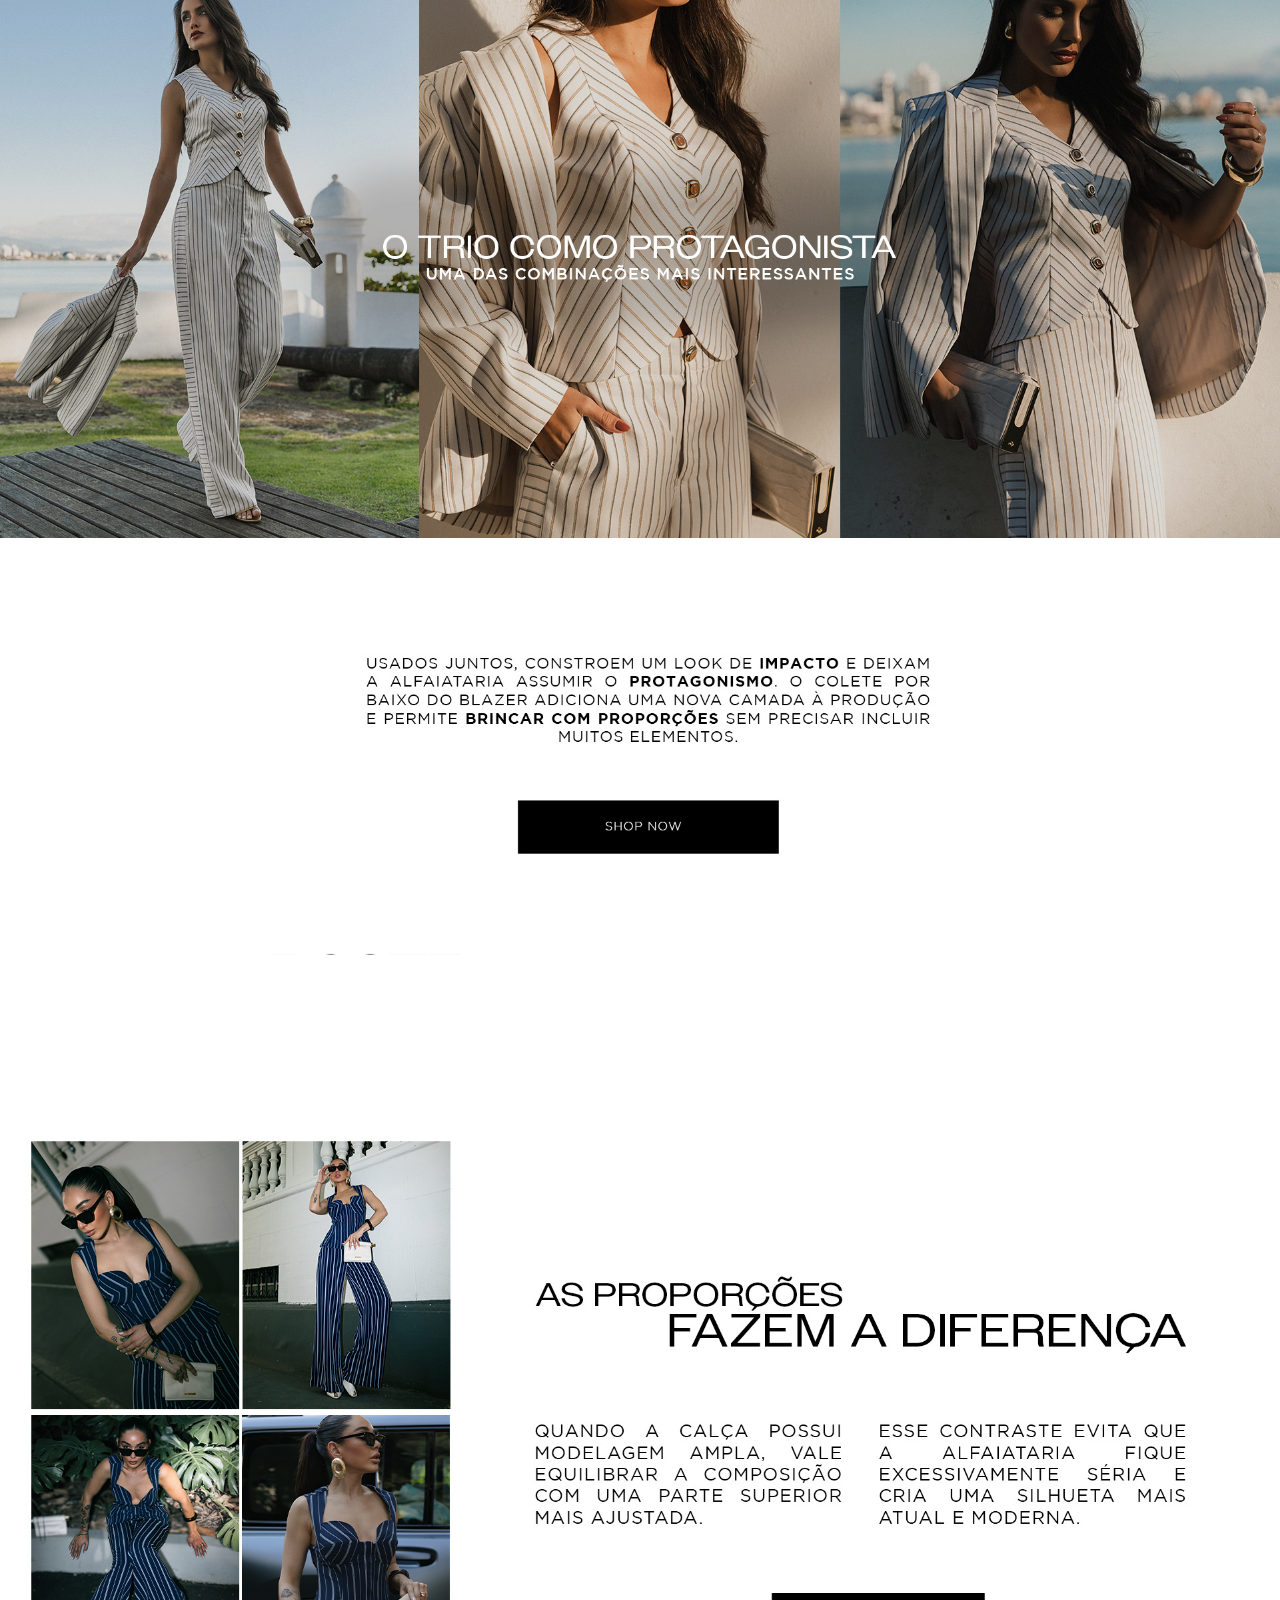
==== commit 868e7f5c: "Update section titles and links in pagina-2.html" ====
--- a/pagina-2.html
+++ b/pagina-2.html
@@ -298,7 +298,7 @@
 
     <!-- ==========================
     ÁREA FINAL
-    WHATSAPP
+    CHARRY CLUB
 
     DESKTOP: desk-8.jpg
     MOBILE: mob-8.jpg
@@ -332,27 +332,23 @@
 
 
     <!-- ==========================
-    PUBLICAÇÕES ANTERIORES
-    =========================== -->
-
-    <section class="previous-posts">
-
-        <div class="previous-posts-title">
-            PUBLICAÇÕES ANTERIORES
-        </div>
-
+    PUBLICAÇÃO ANTERIOR
+
+    MESMO GIF NO DESKTOP E MOBILE
+    =========================== -->
+
+    <section class="previous-post">
 
         <a
             href="./index.html"
-            class="previous-post-card"
+            class="previous-post-link"
             aria-label="Ver publicação anterior do Inside the Look"
         >
 
             <img
-                src="./images/pagina-2/pagina-1.jpg"
-                alt="Publicação anterior Inside the Look"
+                src="./images/pagina-2/pagina-1.gif"
+                alt="Publicação anterior do Inside the Look"
                 loading="lazy"
-                decoding="async"
             >
 
         </a>
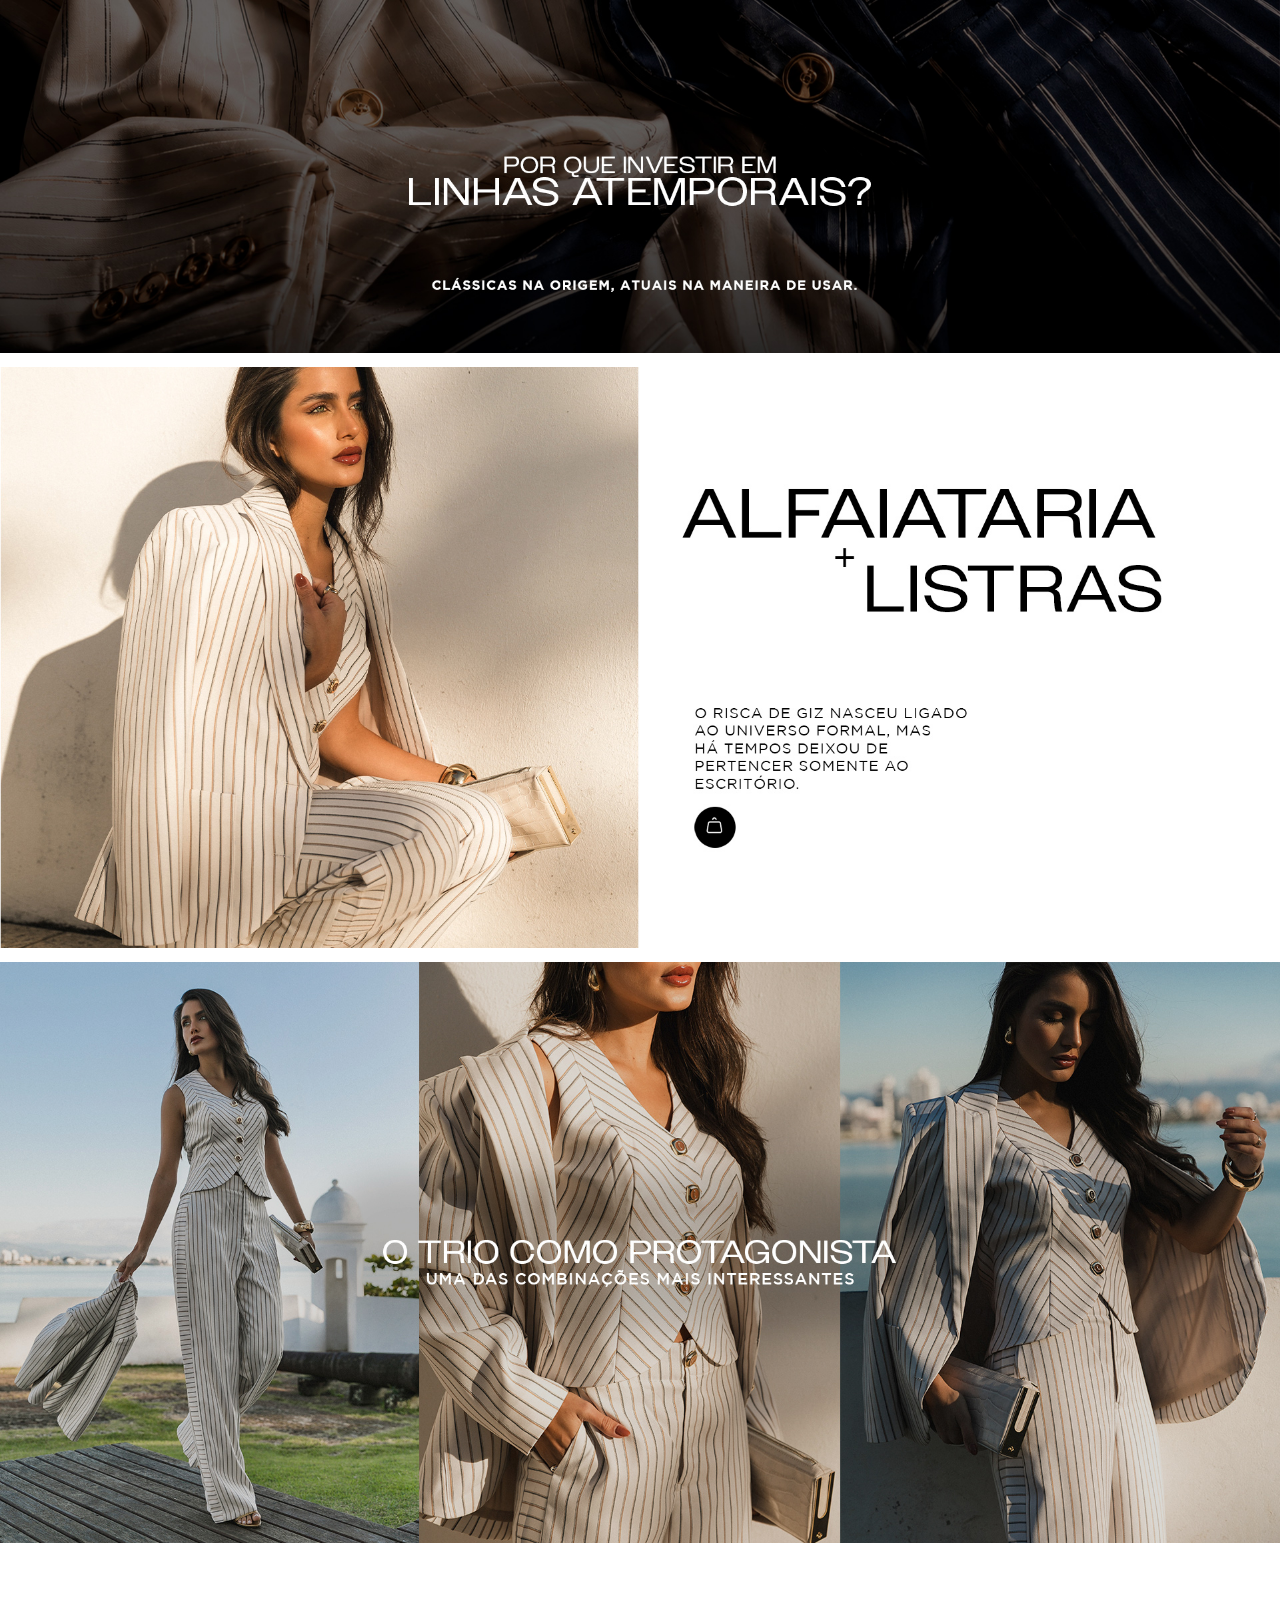
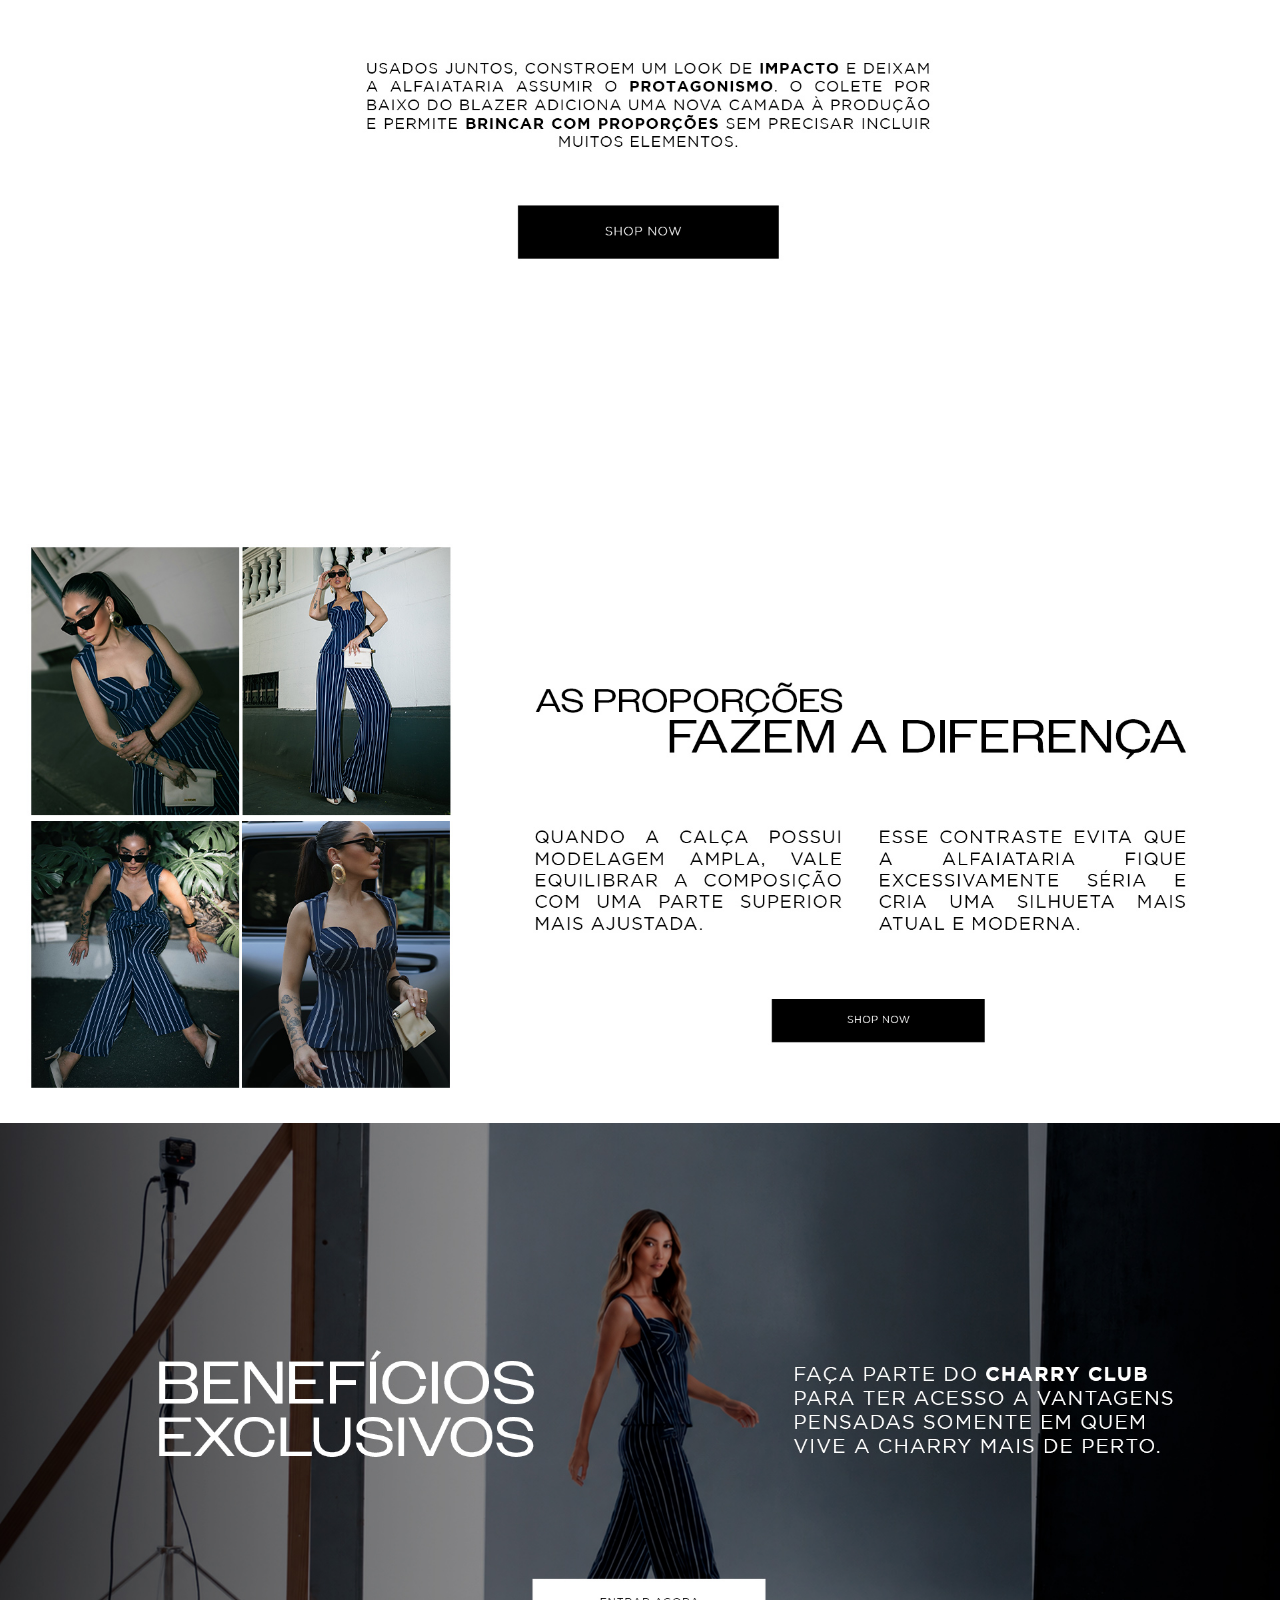
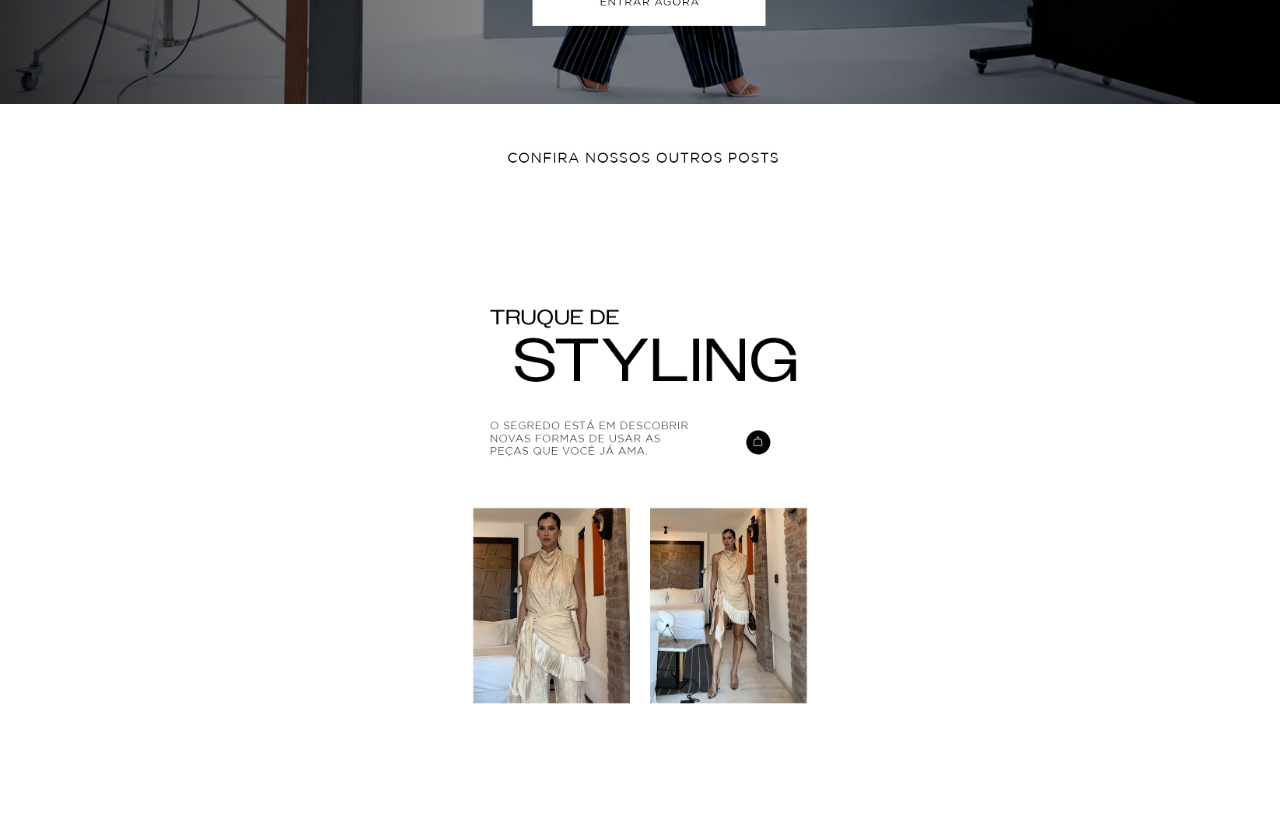
==== commit 576c297c: "Add AREA 9 section with images for desktop and mobile Added section for AREA 9 with responsive image" ====
--- a/pagina-2.html
+++ b/pagina-2.html
@@ -297,7 +297,7 @@
 
 
     <!-- ==========================
-    ÁREA FINAL
+    ÁREA 8
     CHARRY CLUB
 
     DESKTOP: desk-8.jpg
@@ -323,6 +323,34 @@
             <img
                 src="./images/pagina-2/desk-8.jpg"
                 alt="Charry Club"
+                decoding="async"
+            >
+
+        </picture>
+
+    </section>
+
+
+    <!-- ==========================
+    ÁREA 9
+
+    DESKTOP: desk-9.jpg
+    MOBILE: mob-9.jpg
+    =========================== -->
+
+    <section class="full-banner banner-9">
+
+        <picture>
+
+            <source
+                media="(max-width: 900px)"
+                srcset="./images/pagina-2/mob-9.jpg"
+            >
+
+            <img
+                src="./images/pagina-2/desk-9.jpg"
+                alt="Inside the Look Charry"
+                loading="lazy"
                 decoding="async"
             >
 
--- a/pagina-2.css
+++ b/pagina-2.css
@@ -153,6 +153,7 @@
 
 .media-image picture {
     display: block;
+
     width: 100%;
 }
 
@@ -242,7 +243,7 @@
 /* ==========================
 DESK-8
 LARGURA TOTAL
-SEM ESPAÇO NO FINAL
+SEM CORTAR
 ========================== */
 
 .last-banner {
@@ -251,9 +252,10 @@
     width: 100%;
     max-width: none;
 
-    margin-left: 0;
+    margin-top: 14px;
     margin-right: 0;
     margin-bottom: 0;
+    margin-left: 0;
 
     padding: 0;
 
@@ -264,7 +266,7 @@
     display: block;
 
     width: 100%;
-    height: 500px;
+    height: auto;
 
     margin: 0;
     padding: 0;
@@ -274,15 +276,14 @@
     display: block;
 
     width: 100%;
-    height: 500px;
+    height: auto;
 
     margin: 0;
     padding: 0;
 
     max-width: none;
 
-    object-fit: cover;
-    object-position: center;
+    object-fit: contain;
 }
 
 
@@ -314,6 +315,55 @@
 
 
 /* ==========================
+PUBLICAÇÃO ANTERIOR
+ESTILO POST
+========================== */
+
+.previous-post {
+    display: flex;
+    justify-content: center;
+    align-items: center;
+
+    width: 100%;
+
+    margin: 0;
+    padding: 55px 20px;
+
+    background-color: #ffffff;
+}
+
+.previous-post-link {
+    display: block;
+
+    width: min(420px, 100%);
+
+    margin: 0 auto;
+    padding: 0;
+
+    overflow: hidden;
+
+    cursor: pointer;
+
+    color: inherit;
+    text-decoration: none;
+}
+
+.previous-post-link img {
+    display: block;
+
+    width: 100%;
+    height: auto;
+
+    margin: 0;
+    padding: 0;
+
+    border: 0;
+
+    object-fit: contain;
+}
+
+
+/* ==========================
 TABLET / MOBILE
 ========================== */
 
@@ -337,7 +387,7 @@
 
 
     /* ==========================
-    REMOVE ESPAÇO ENTRE
+    SEM ESPAÇO ENTRE
     MOB-3 E MOB-4
     ========================== */
 
@@ -448,8 +498,8 @@
 
     /* ==========================
     MOB-8
-    ESPAÇO ENTRE MOB-7 E MOB-8
-    SEM BARRA DEPOIS
+    SEM CORTAR
+    COM ESPAÇO ANTES
     ========================== */
 
     .last-banner {
@@ -491,6 +541,37 @@
 
 
     /* ==========================
+    PUBLICAÇÃO ANTERIOR
+    MOBILE
+    ========================== */
+
+    .previous-post {
+        display: flex;
+        justify-content: center;
+
+        width: 100%;
+
+        margin: 0;
+        padding: 32px 16px;
+
+        background-color: #ffffff;
+    }
+
+    .previous-post-link {
+        width: min(100%, 390px);
+
+        margin: 0 auto;
+    }
+
+    .previous-post-link img {
+        width: 100%;
+        height: auto;
+
+        object-fit: contain;
+    }
+
+
+    /* ==========================
     ÁREAS CLICÁVEIS MOBILE
     ========================== */
 
@@ -530,13 +611,14 @@
         margin-top: 6px;
     }
 
-
-    /* MANTÉM ESPAÇO ANTES DO MOB-8 */
-
     .last-banner {
         margin-top: 6px;
     }
 
+    .previous-post {
+        padding: 26px 14px;
+    }
+
 }
 
 
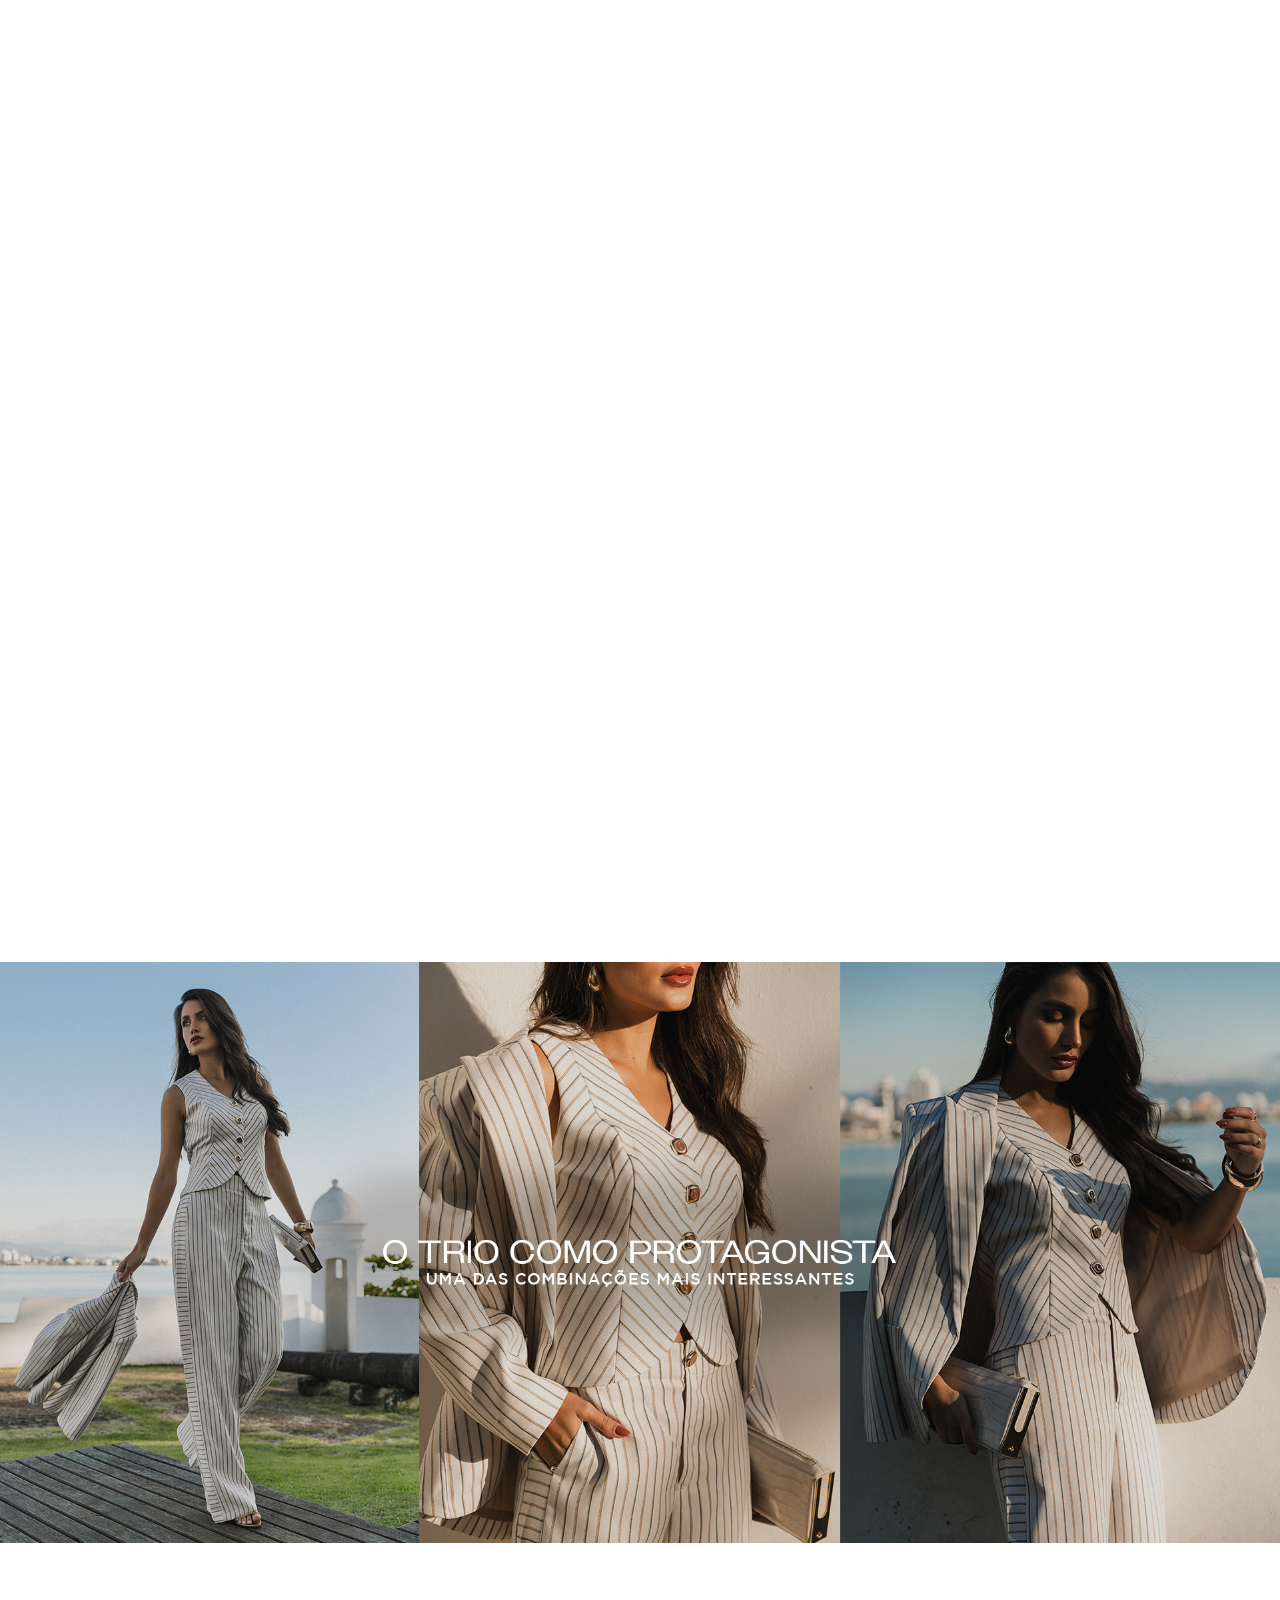
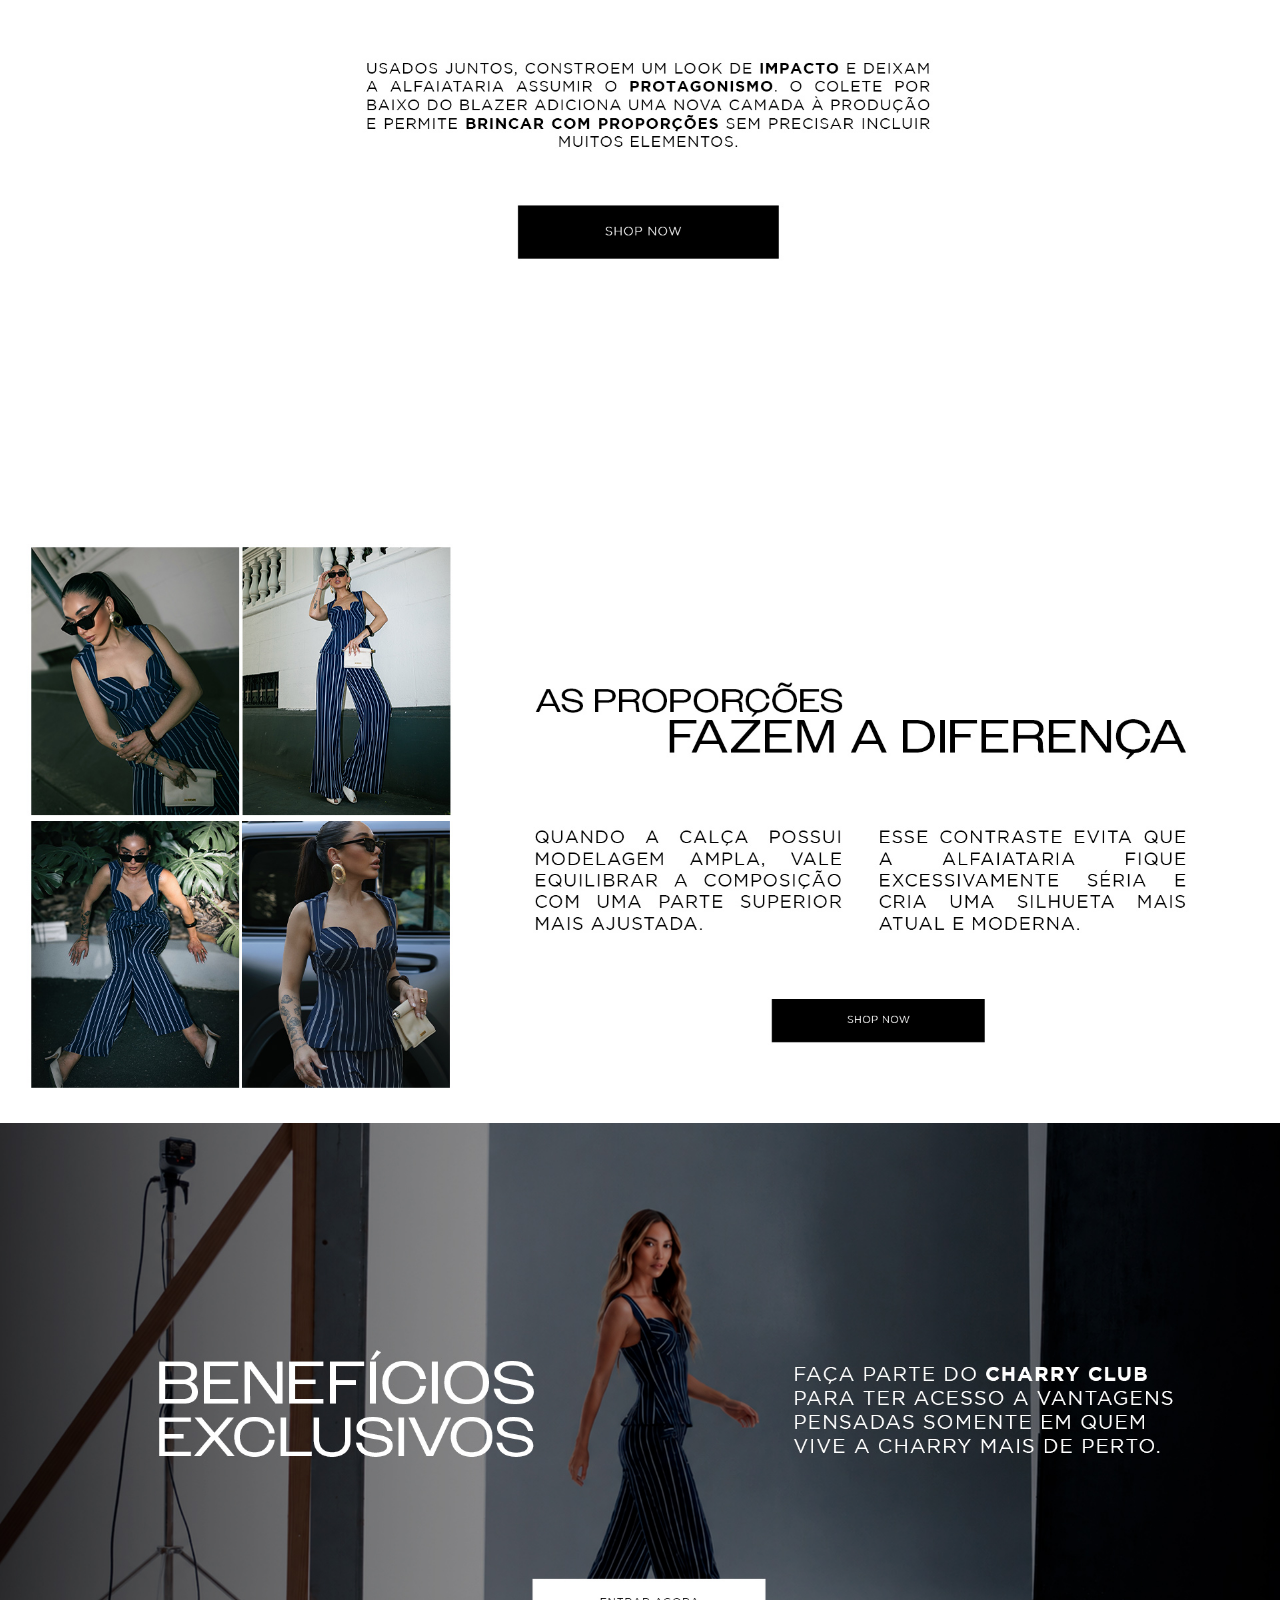
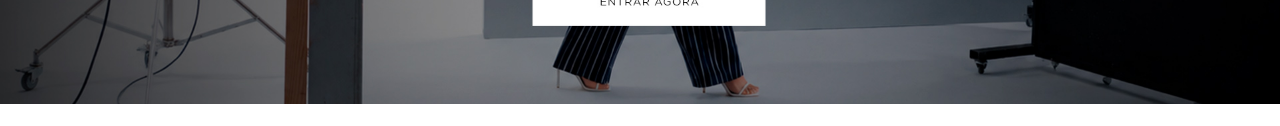
==== commit 1f747500: "Update pagina-2.html" ====
--- a/pagina-2.html
+++ b/pagina-2.html
@@ -297,7 +297,7 @@
 
 
     <!-- ==========================
-    ÁREA 8
+    ÁREA FINAL
     CHARRY CLUB
 
     DESKTOP: desk-8.jpg
@@ -331,59 +331,6 @@
     </section>
 
 
-    <!-- ==========================
-    ÁREA 9
-
-    DESKTOP: desk-9.jpg
-    MOBILE: mob-9.jpg
-    =========================== -->
-
-    <section class="full-banner banner-9">
-
-        <picture>
-
-            <source
-                media="(max-width: 900px)"
-                srcset="./images/pagina-2/mob-9.jpg"
-            >
-
-            <img
-                src="./images/pagina-2/desk-9.jpg"
-                alt="Inside the Look Charry"
-                loading="lazy"
-                decoding="async"
-            >
-
-        </picture>
-
-    </section>
-
-
-    <!-- ==========================
-    PUBLICAÇÃO ANTERIOR
-
-    MESMO GIF NO DESKTOP E MOBILE
-    =========================== -->
-
-    <section class="previous-post">
-
-        <a
-            href="./index.html"
-            class="previous-post-link"
-            aria-label="Ver publicação anterior do Inside the Look"
-        >
-
-            <img
-                src="./images/pagina-2/pagina-1.gif"
-                alt="Publicação anterior do Inside the Look"
-                loading="lazy"
-            >
-
-        </a>
-
-    </section>
-
-
 </body>
 
 </html>
--- a/pagina-2.css
+++ b/pagina-2.css
@@ -164,6 +164,7 @@
     height: auto;
 
     margin: 0 auto;
+    padding: 0;
 
     object-fit: contain;
 
@@ -242,7 +243,6 @@
 
 /* ==========================
 DESK-8
-LARGURA TOTAL
 SEM CORTAR
 ========================== */
 
@@ -288,6 +288,40 @@
 
 
 /* ==========================
+DESK-9
+========================== */
+
+.banner-9 {
+    display: block;
+
+    width: 100%;
+
+    margin-top: 14px;
+    padding: 0;
+
+    overflow: hidden;
+}
+
+.banner-9 picture {
+    display: block;
+
+    width: 100%;
+}
+
+.banner-9 img {
+    display: block;
+
+    width: 100%;
+    height: auto;
+
+    margin: 0;
+    padding: 0;
+
+    object-fit: contain;
+}
+
+
+/* ==========================
 ÁREAS CLICÁVEIS
 ========================== */
 
@@ -306,7 +340,9 @@
 }
 
 
-/* ACESSIBILIDADE */
+/* ==========================
+ACESSIBILIDADE
+========================== */
 
 .clickable-area:focus-visible {
     outline: 2px solid #000000;
@@ -316,7 +352,7 @@
 
 /* ==========================
 PUBLICAÇÃO ANTERIOR
-ESTILO POST
+DESKTOP
 ========================== */
 
 .previous-post {
@@ -327,7 +363,9 @@
     width: 100%;
 
     margin: 0;
-    padding: 55px 20px;
+    padding: 8px 20px 24px;
+
+    overflow: hidden;
 
     background-color: #ffffff;
 }
@@ -371,7 +409,7 @@
 
 
     /* ==========================
-    ESPAÇAMENTO DOS BANNERS
+    BANNERS
     ========================== */
 
     .full-banner {
@@ -498,8 +536,6 @@
 
     /* ==========================
     MOB-8
-    SEM CORTAR
-    COM ESPAÇO ANTES
     ========================== */
 
     .last-banner {
@@ -541,33 +577,121 @@
 
 
     /* ==========================
+    MOB-9
+    VISÍVEL + LEVE ZOOM
+    ========================== */
+
+    .banner-9 {
+        display: block;
+
+        position: relative;
+        z-index: 1;
+
+        width: 100%;
+
+        margin-top: 8px;
+        margin-bottom: 0;
+
+        padding: 0;
+
+        overflow: hidden;
+
+        background-color: #ffffff;
+    }
+
+    .banner-9 picture {
+        display: block;
+
+        width: 100%;
+        height: auto;
+
+        margin: 0;
+        padding: 0;
+
+        overflow: hidden;
+    }
+
+    .banner-9 img {
+        display: block;
+
+        width: 108%;
+        max-width: none;
+        height: auto;
+
+        margin: 0 0 0 -4%;
+        padding: 0;
+
+        object-fit: contain;
+    }
+
+
+    /* ==========================
     PUBLICAÇÃO ANTERIOR
-    MOBILE
+    SEM COBRIR O MOB-9
     ========================== */
 
     .previous-post {
         display: flex;
         justify-content: center;
-
-        width: 100%;
-
-        margin: 0;
-        padding: 32px 16px;
+        align-items: flex-start;
+
+        position: relative;
+        z-index: 1;
+
+        width: 100%;
+
+        /*
+        IMPORTANTE:
+        A SEÇÃO NÃO TEM MARGEM NEGATIVA.
+        ASSIM ELA NÃO PASSA POR CIMA DO MOB-9.
+        */
+
+        margin: 0;
+
+        padding: 0 16px 20px;
+
+        overflow: hidden;
 
         background-color: #ffffff;
     }
 
     .previous-post-link {
+        display: block;
+
         width: min(100%, 390px);
 
         margin: 0 auto;
+        padding: 0;
+
+        overflow: hidden;
+
+        cursor: pointer;
+
+        color: inherit;
+        text-decoration: none;
     }
 
     .previous-post-link img {
-        width: 100%;
-        height: auto;
+        display: block;
+
+        width: 100%;
+        height: auto;
+
+        margin: 0;
+        padding: 0;
+
+        border: 0;
 
         object-fit: contain;
+
+        /*
+        SOBE APENAS O GIF.
+        O MOB-9 CONTINUA NO LUGAR.
+        */
+
+        transform: translateY(-40px);
+
+        margin-bottom: -40px;
     }
 
 
@@ -606,17 +730,48 @@
         margin-top: 0;
     }
 
+
+    /* VÍDEO + MOB-5 */
+
     .media-row {
         gap: 6px;
+
         margin-top: 6px;
     }
+
+
+    /* MOB-8 */
 
     .last-banner {
         margin-top: 6px;
     }
 
+
+    /* MOB-9 */
+
+    .banner-9 {
+        margin-top: 6px;
+    }
+
+    .banner-9 img {
+        width: 108%;
+
+        margin-left: -4%;
+    }
+
+
+    /* PUBLICAÇÃO ANTERIOR */
+
     .previous-post {
-        padding: 26px 14px;
+        margin: 0;
+
+        padding: 0 14px 18px;
+    }
+
+    .previous-post-link img {
+        transform: translateY(-30px);
+
+        margin-bottom: -30px;
     }
 
 }
